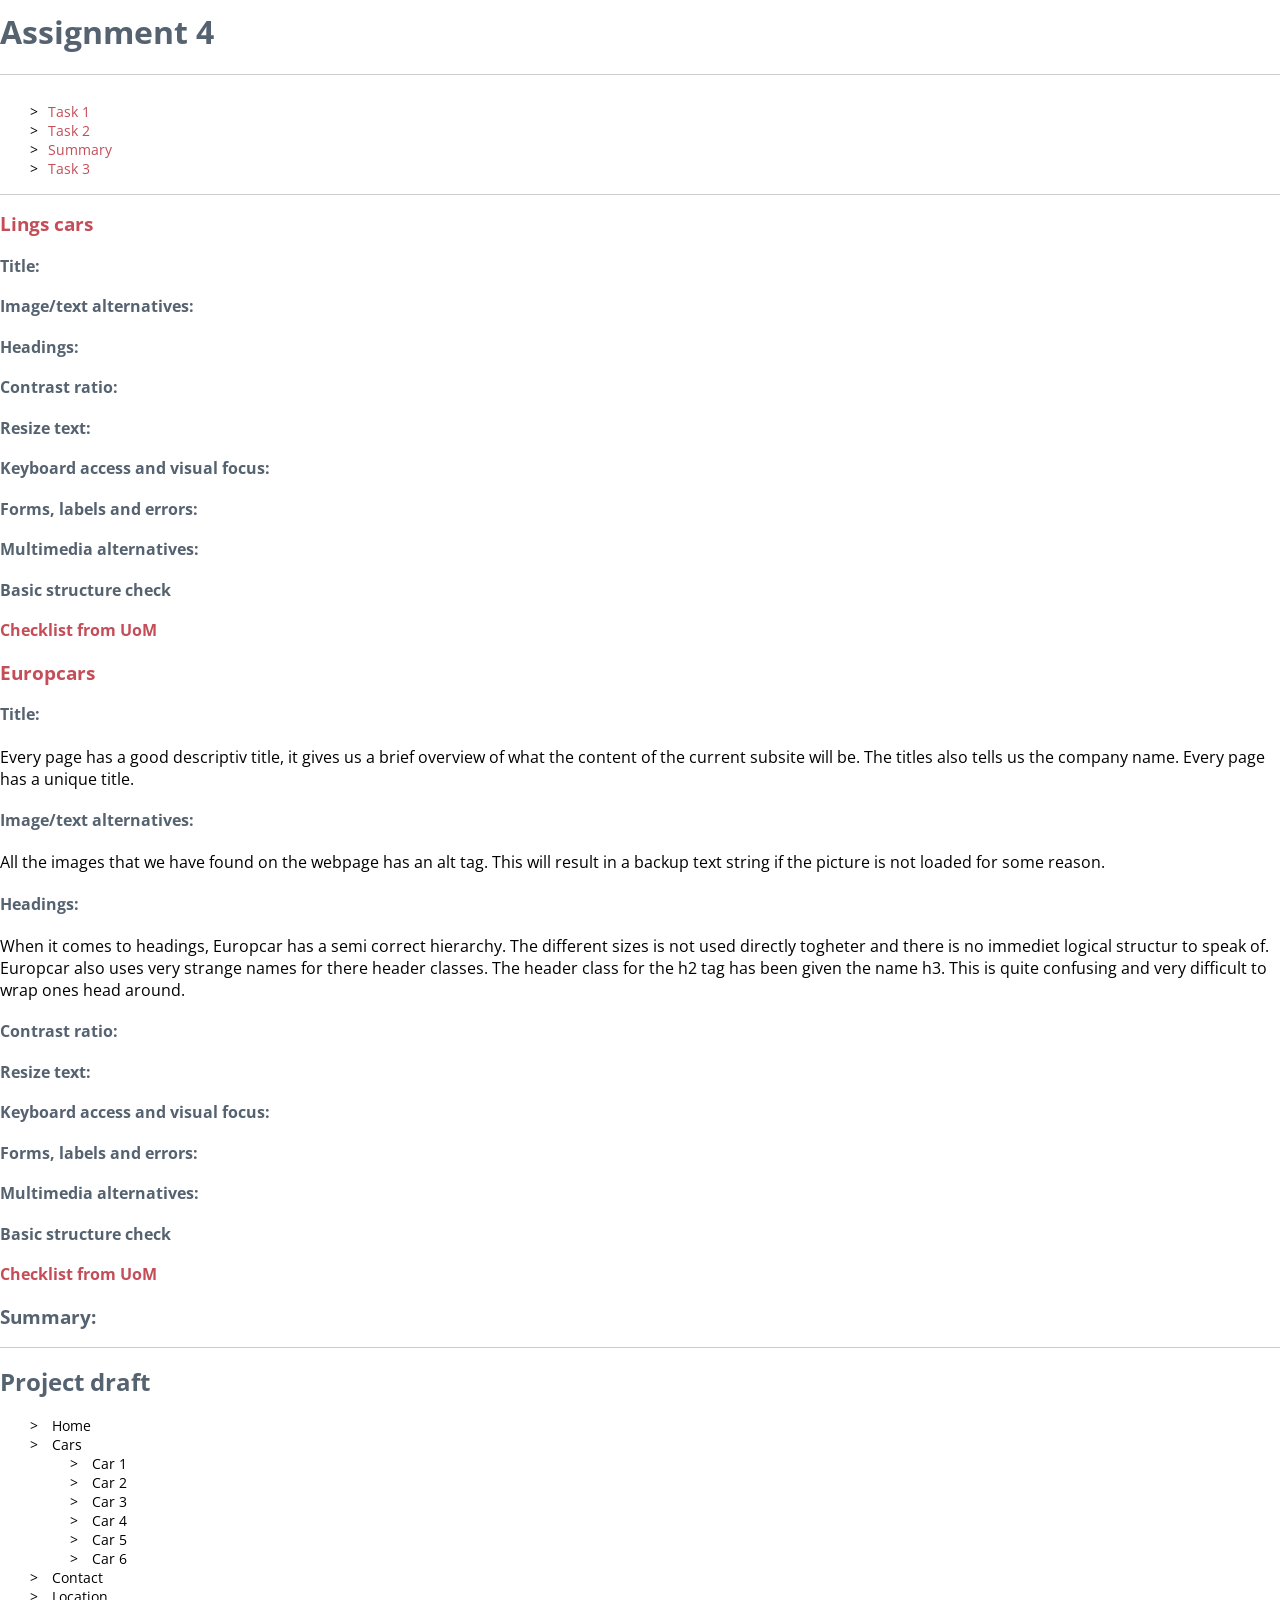
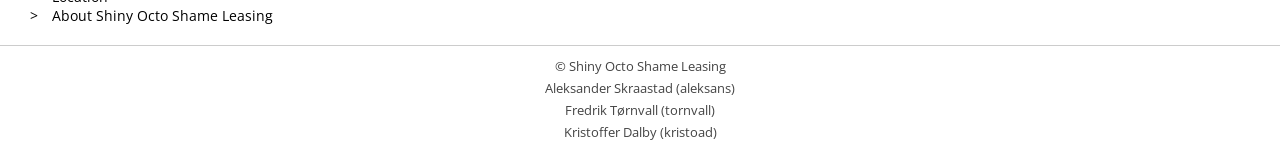
==== index.html @ 8ddfe8ae "darp" ====
<!DOCTYPE html>
<html lang="en">
<head>
    <meta charset="utf-8">
    <meta name="author" content="Aleksander Skraastad, Fredrik Tørnvall, Kristoffer Dalby ">
    <title>Site analysis</title>
    <link rel="stylesheet" type="text/css" href="style.css">
</head>
<body>
    <div class="container">
        <section class="navbar">
            <h1>Assignment 4</h1>
            <nav>
                <ul id="navul">
                    <li><a href="#task1">Task 1</a></li>
                    <li><a href="#task2">Task 2</a></li>
                    <li><a href="#summary">Summary</a></li>
                    <li><a href="#draft">Task 3</a></li>
                </ul>
            </nav>
        </section>
        <hr>
        <section class="analysis">
            <div>
                <h3 id="task1"><a href="http://lingscars.com">Lings cars</a></h3>
                    <h4>Title:</h4>
                    <p></p>
                    
                    <h4>Image/text alternatives:</h4>
                    <p></p>
                    
                    <h4>Headings:</h4>
                    <p></p>
                    
                    <h4>Contrast ratio:</h4>
                    <p></p>
                    
                    <h4>Resize text:</h4>
                    <p></p>
                    
                    <h4>Keyboard access and visual focus:</h4>
                    <p></p>
                    
                    <h4>Forms, labels and errors:</h4>
                    <p></p>
                    
                    <h4>Multimedia alternatives:</h4>
                    <p></p>
                    
                    <h4>Basic structure check</h4>
                    <p></p>
                    
                    <h4><a href="pdf/evaluating-ling.pdf">Checklist from UoM</a></h4>
            </div>
            <div>
                <h3 id="task2"><a href="http://europcars.com/">Europcars</a></h3>
                    <h4>Title:</h4>
                    <p>Every page has a good descriptiv title, it gives us a brief overview of what the content of the current subsite will be. The titles also tells us the company name. Every page has a unique title.</p>
                    
                    <h4>Image/text alternatives:</h4>
                    <p>All the images that we have found on the webpage has an alt tag. This will result in a backup text string if the picture is not loaded for some reason.</p>
                    
                    <h4>Headings:</h4>
                    <p>When it comes to headings, Europcar has a semi correct hierarchy. The different sizes is not used directly togheter and there is no immediet logical structur to speak of. Europcar also uses very strange names for there header classes. The header class for the h2 tag has been given the name h3. This is quite confusing and very difficult to wrap ones head around.</p>
                    
                    <h4>Contrast ratio:</h4>
                    <p></p>
                    
                    <h4>Resize text:</h4>
                    <p></p>
                    
                    <h4>Keyboard access and visual focus:</h4>
                    <p></p>
                    <h4>Forms, labels and errors:</h4>
                    <p></p>
                    
                    <h4>Multimedia alternatives:</h4>
                    <p></p>
                    <h4>Basic structure check</h4>
                    <p></p>
                    
                    <h4><a href="pdf/evaluating-europcar.pdf">Checklist from UoM</a></h4>
             </div>
        </section>
        <section class="summary">
            <h3 id="summary">Summary:</h3>
            <p></p>
        </section>
        <hr>
        <section class="draft">
            <h2 id="draft">Project draft</h2>
            <p></p>

            <p></p>
            <ul class="">
                <li> Home </li>
                <li> Cars
                    <ul>
                        <li> Car  1  </li>
                        <li> Car  2  </li>
                        <li> Car  3  </li>
                        <li> Car  4  </li>
                        <li> Car  5  </li>
                        <li> Car  6  </li>
                    </ul>
                </li>
                <li> Contact </li>
                <li> Location </li>
                <li> About Shiny Octo Shame Leasing </li>
            </ul>
            <p></p>
            <p></p>
            <p></p>
            <p></p>
            <p></p>
        </section>
        <footer>
            <hr>
            <small>&copy; Shiny Octo Shame Leasing<br></small>
            <small>Aleksander Skraastad (aleksans)<br></small>
            <small>Fredrik Tørnvall (tornvall)<br></small>
            <small>Kristoffer Dalby (kristoad)</small>
        </footer>
    </div>
</body>
</html>
---- style.css ----
@import url(https://fonts.googleapis.com/css?family=Open+Sans:300italic,400italic,600italic,700italic,800italic,400,300,600,700,800);

html, body {
    margin: 0;
    padding: 0;
}

body {
    height: 100%;
    font-family: 'Open Sans';
}

.container {
    overflow: auto;
    margin: 0 auto;
}

@media all and (max-width: 799px) {
    .container {
        width: 100%;
        margin: 0 auto;
    }
}

@media all and (min-width: 800px) and (max-width: 1279px) {
    .container {
        width: 1024px;
        margin: 0 auto;
    }
}

@media all and (min-width: 1280px) {
    .container {
        width: 1280px;
        margin: 0 auto;
    }
}

a {
    text-decoration: none;
    color: #C44D58;
}

a:hover {
    color: #FF6B6B;
}

h1,h2,h3,h4,h5 {
   line-height: 1.2em;
   color: #556270;
}
h1 {
    border-bottom: 1px solid #ccc;
    vertical-align: middle;
    line-height: 2.0em;
    margin-top: 0px;
    padding-bottom: 10px;
    font-size: 32px;
}

hr {
    border: 0px;
    border-bottom: 1px solid #ccc;
}

.text-center  {
    text-align: center;
}

.text-right {
    text-align: right;
}

footer {
    text-align: center;
    color: #444;
    margin-top: 20px;
    margin-bottom: 20px;
}
ul {
    list-style: none;
}
li {
    font-size: 14px;
    font-weight: 400;
    display: block;
    margin-left: 0px;
}
li:before {
    display: inline-block;
    content: "> ";
    position: relative;
    left: -10px;
}

section {
    
}
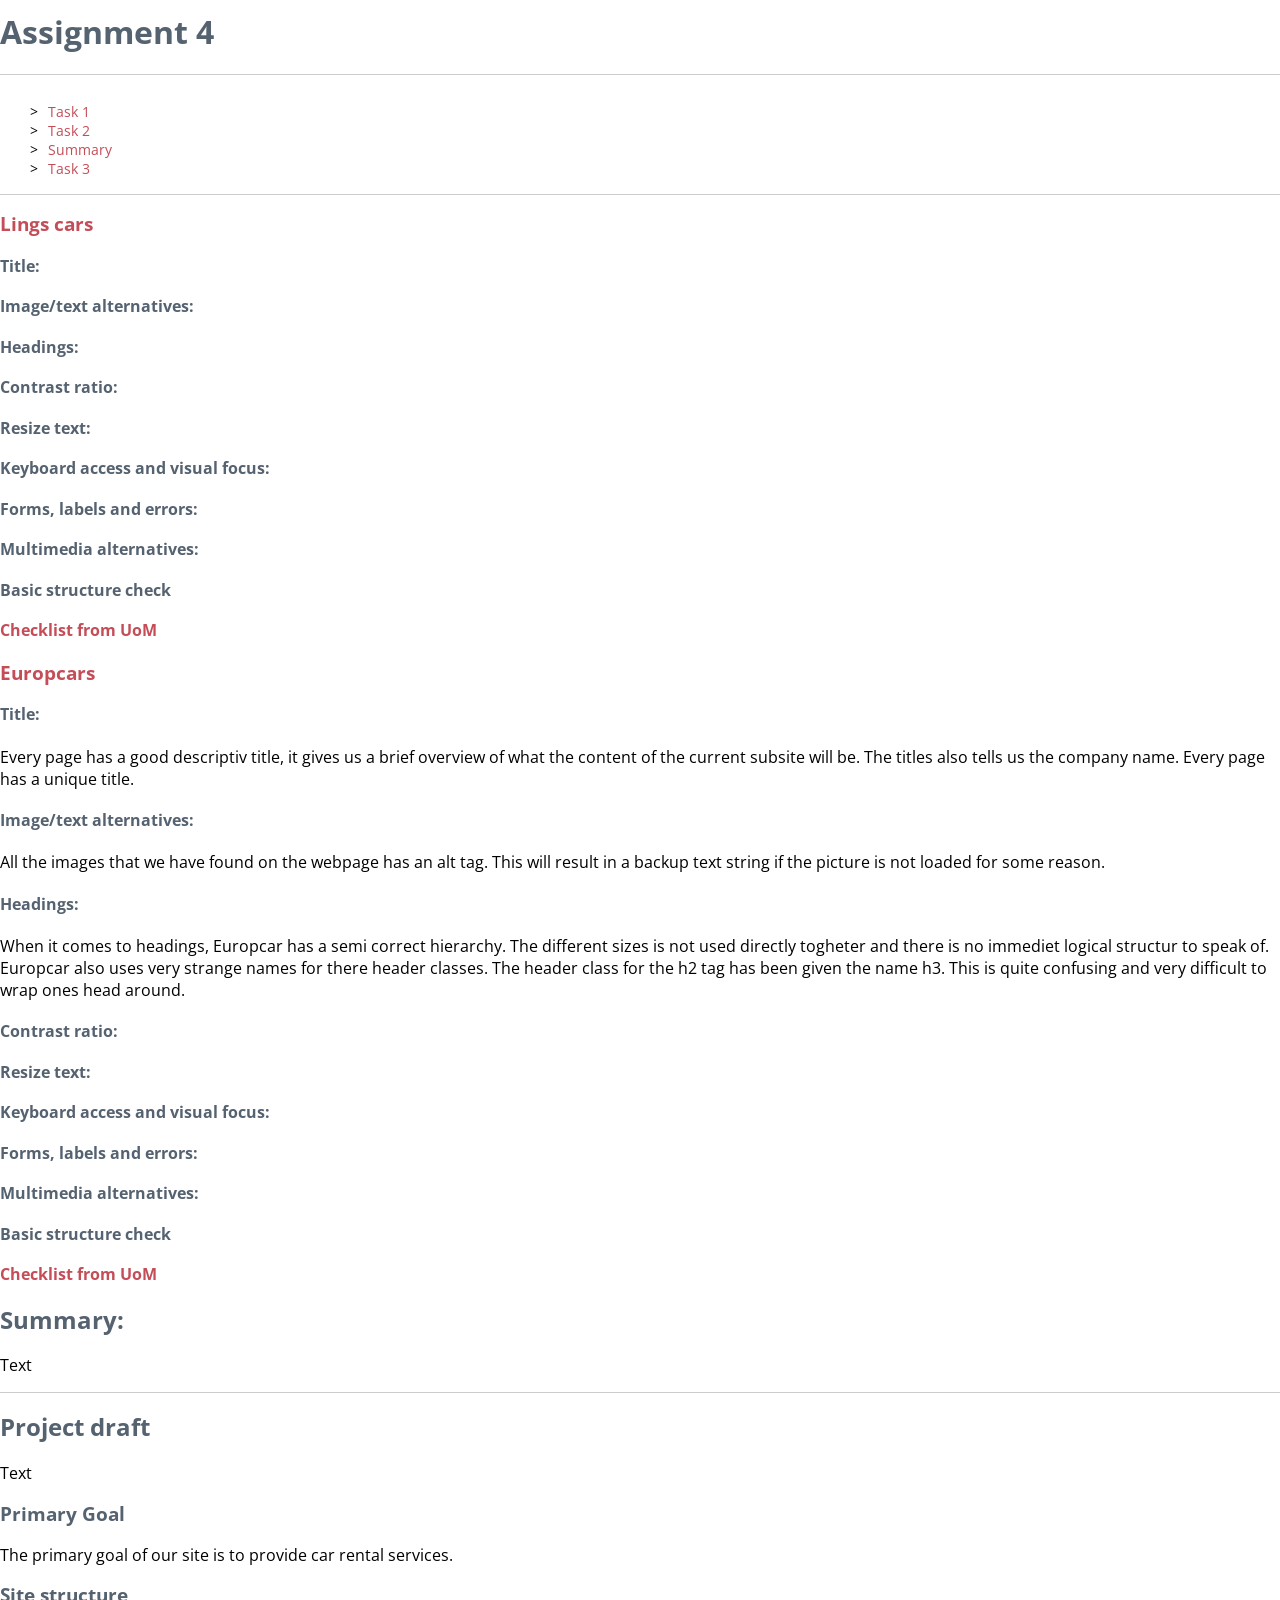
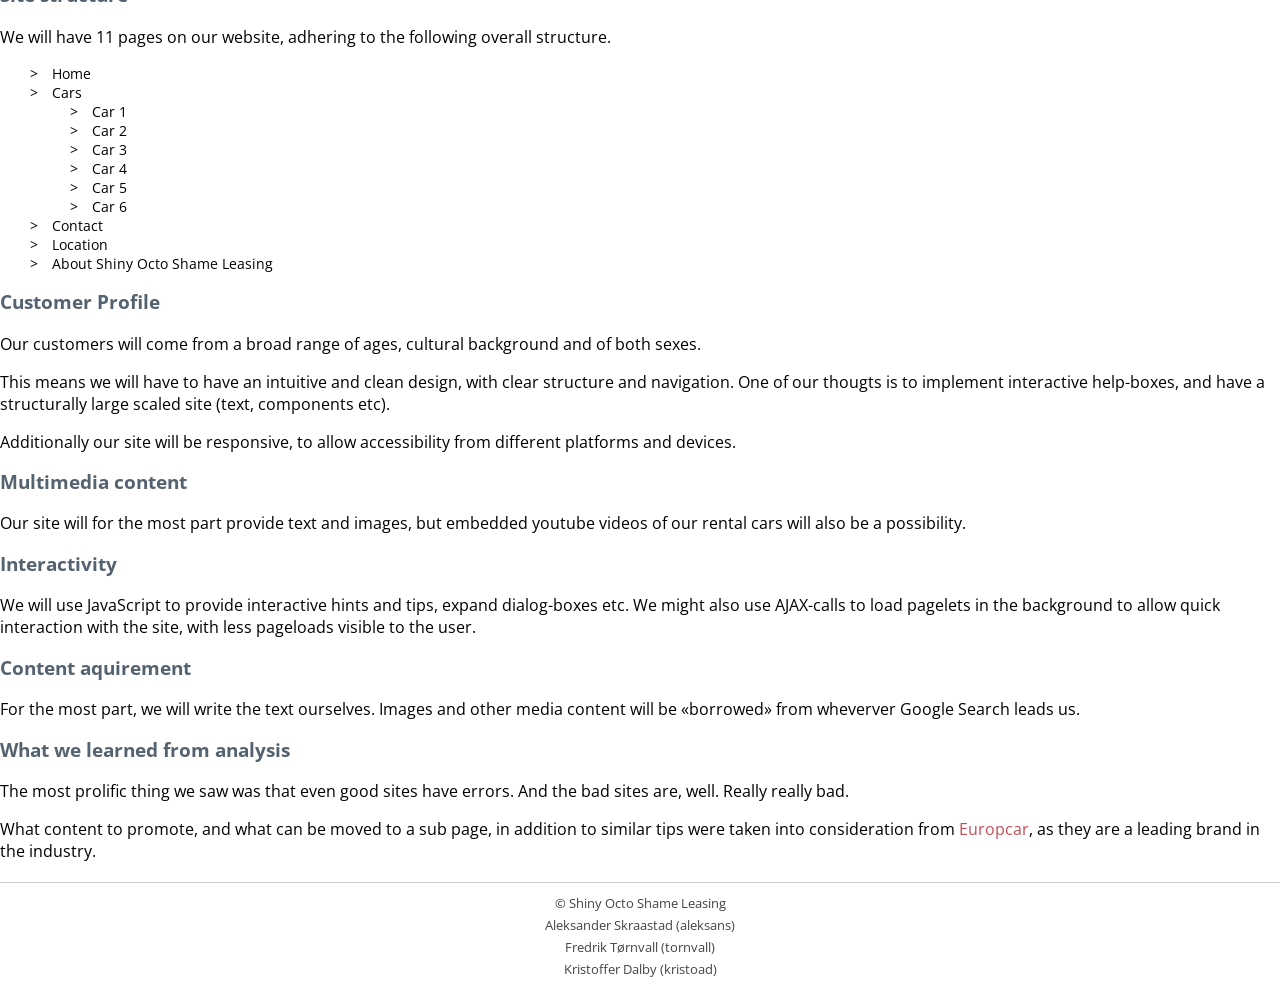
==== commit 0309969d: "Update index" ====
--- a/index.html
+++ b/index.html
@@ -83,15 +83,17 @@
              </div>
         </section>
         <section class="summary">
-            <h3 id="summary">Summary:</h3>
-            <p></p>
+            <h2 id="summary">Summary:</h2>
+            <p>Text</p>
         </section>
         <hr>
         <section class="draft">
             <h2 id="draft">Project draft</h2>
-            <p></p>
-
-            <p></p>
+            <p>Text</p>
+            <h3>Primary Goal</h3>
+            <p>The primary goal of our site is to provide car rental services.</p>
+            <h3>Site structure</h3>
+            <p>We will have 11 pages on our website, adhering to the following overall structure.</p>
             <ul class="">
                 <li> Home </li>
                 <li> Cars
@@ -108,11 +110,26 @@
                 <li> Location </li>
                 <li> About Shiny Octo Shame Leasing </li>
             </ul>
-            <p></p>
-            <p></p>
-            <p></p>
-            <p></p>
-            <p></p>
+
+            <h3>Customer Profile</h3>
+            <p>Our customers will come from a broad range of ages, cultural background and of both sexes.</p>
+            <p>This means we will have to have an intuitive and clean design, with clear structure and
+            navigation. One of our thougts is to implement interactive help-boxes, and have a structurally large
+            scaled site (text, components etc).</p>
+            <p>Additionally our site will be responsive, to allow accessibility from different platforms and devices.</p>
+            <h3>Multimedia content</h3>
+            <p>Our site will for the most part provide text and images, but embedded youtube videos of our rental cars will also
+            be a possibility.</p>
+            <h3>Interactivity</h3>
+            <p>We will use JavaScript to provide interactive hints and tips, expand dialog-boxes etc. We might also use AJAX-calls
+            to load pagelets in the background to allow quick interaction with the site, with less pageloads visible to the user.</p>
+            <h3>Content aquirement</h3>
+            <p>For the most part, we will write the text ourselves. Images and other media content will be &laquo;borrowed&raquo;
+            from wheverver Google Search leads us.</p>
+            <h3>What we learned from analysis</h3>
+            <p>The most prolific thing we saw was that even good sites have errors. And the bad sites are, well. Really really bad.</p>
+            <p>What content to promote, and what can be moved to a sub page, in addition to similar tips were taken into consideration
+            from <a href="http://www.europcar.com">Europcar</a>, as they are a leading brand in the industry.</p>
         </section>
         <footer>
             <hr>
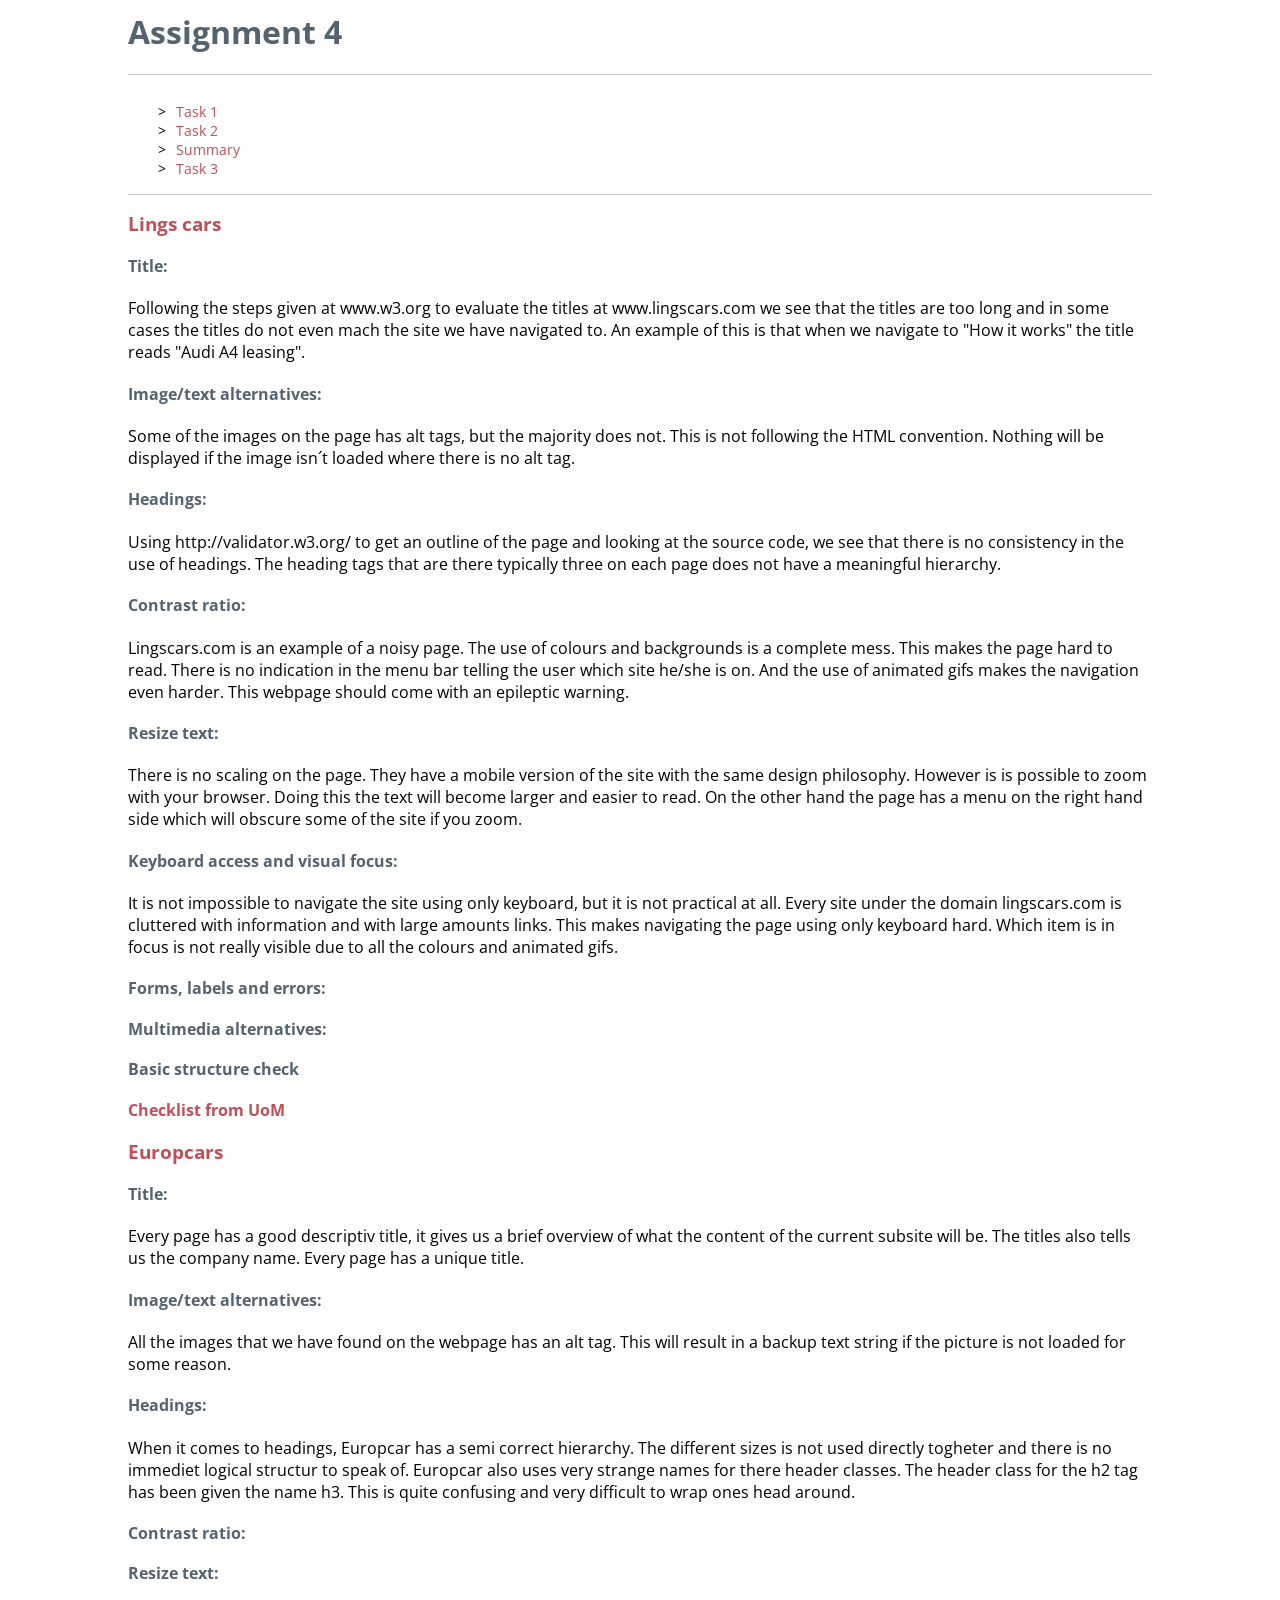
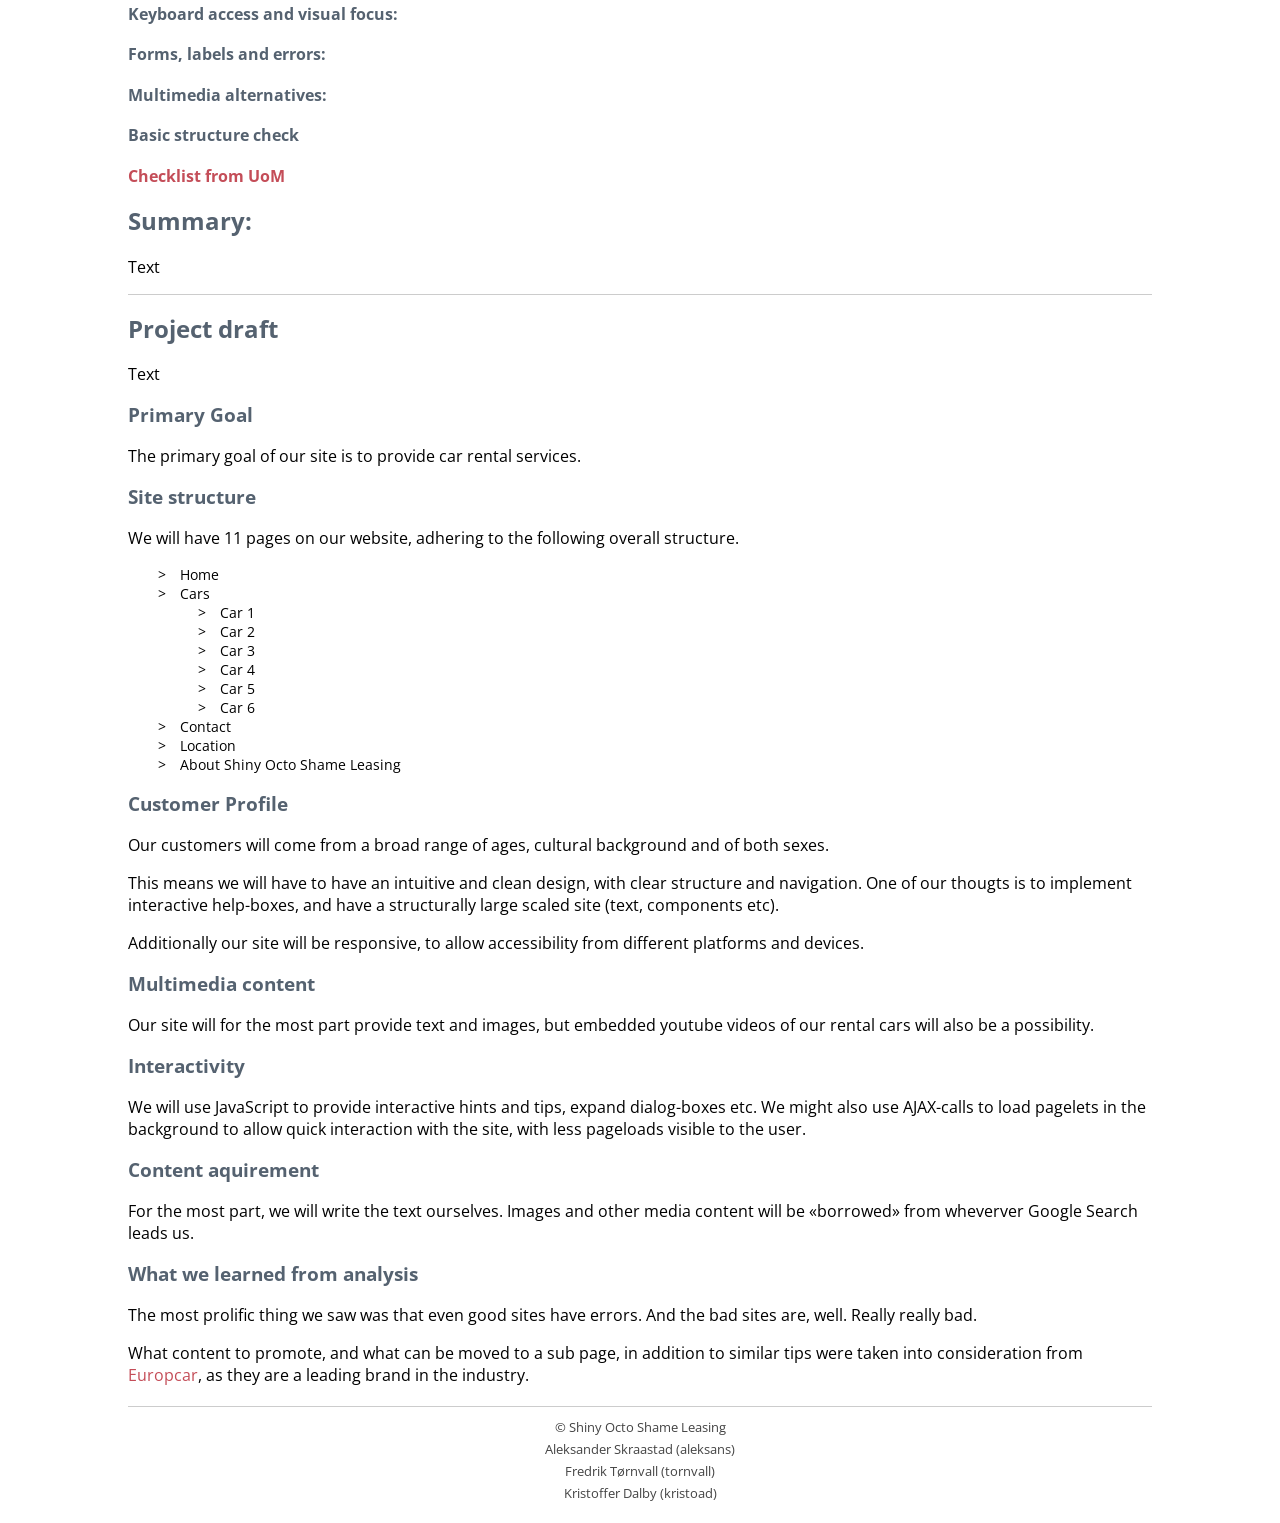
==== commit dcefc967: "update lingscars" ====
--- a/index.html
+++ b/index.html
@@ -24,22 +24,34 @@
             <div>
                 <h3 id="task1"><a href="http://lingscars.com">Lings cars</a></h3>
                     <h4>Title:</h4>
-                    <p></p>
+                    <p>
+                        Following the steps given at www.w3.org to evaluate the titles at www.lingscars.com we see  that the titles are too long and in some cases the titles do not even mach the site we have navigated to. An example of this is that when we navigate to "How it works" the title reads "Audi A4 leasing".
+                    </p>
                     
                     <h4>Image/text alternatives:</h4>
-                    <p></p>
+                    <p>
+                        Some of the images on the page has alt tags, but the majority does not. This is not following the HTML convention. Nothing will be displayed if the image isn´t loaded where there is no  alt tag. 
+                    </p>
                     
                     <h4>Headings:</h4>
-                    <p></p>
+                    <p>
+                        Using http://validator.w3.org/ to get an outline of the page and looking at the source code, we see that there is no consistency in the use of headings. The heading tags that are there typically three on each page does not have a meaningful hierarchy. 
+                    </p>
                     
                     <h4>Contrast ratio:</h4>
-                    <p></p>
+                    <p>
+                        Lingscars.com is an example of a noisy page. The use of colours and backgrounds is a complete mess. This makes the page hard to read. There is no indication in the menu bar telling the user which site he/she is on. And the use of animated gifs makes the navigation even harder. This webpage should come with an epileptic warning. 
+                    </p>
                     
                     <h4>Resize text:</h4>
-                    <p></p>
+                    <p>
+                        There is no scaling on the page. They have a mobile version of the site with the same design philosophy. However is is possible to zoom with your browser. Doing this the text will become larger and easier to read. On the other hand the page has a menu on the right hand   side which will obscure some of the site if you zoom.
+                    </p>
                     
                     <h4>Keyboard access and visual focus:</h4>
-                    <p></p>
+                    <p>
+                        It is not impossible to navigate the site using only keyboard, but it is not practical at all. Every site under the domain lingscars.com is cluttered with information and with large amounts links. This makes navigating the page using only keyboard hard. Which item is in focus is not really visible due to all the colours and animated gifs.
+                    </p>
                     
                     <h4>Forms, labels and errors:</h4>
                     <p></p>
--- a/style.css
+++ b/style.css
@@ -8,6 +8,7 @@
 body {
     height: 100%;
     font-family: 'Open Sans';
+    padding: 0px 10px 0px 10px;
 }
 
 .container {
@@ -24,14 +25,14 @@
 
 @media all and (min-width: 800px) and (max-width: 1279px) {
     .container {
-        width: 1024px;
+        width: 900px;
         margin: 0 auto;
     }
 }
 
 @media all and (min-width: 1280px) {
     .container {
-        width: 1280px;
+        width: 1024px;
         margin: 0 auto;
     }
 }
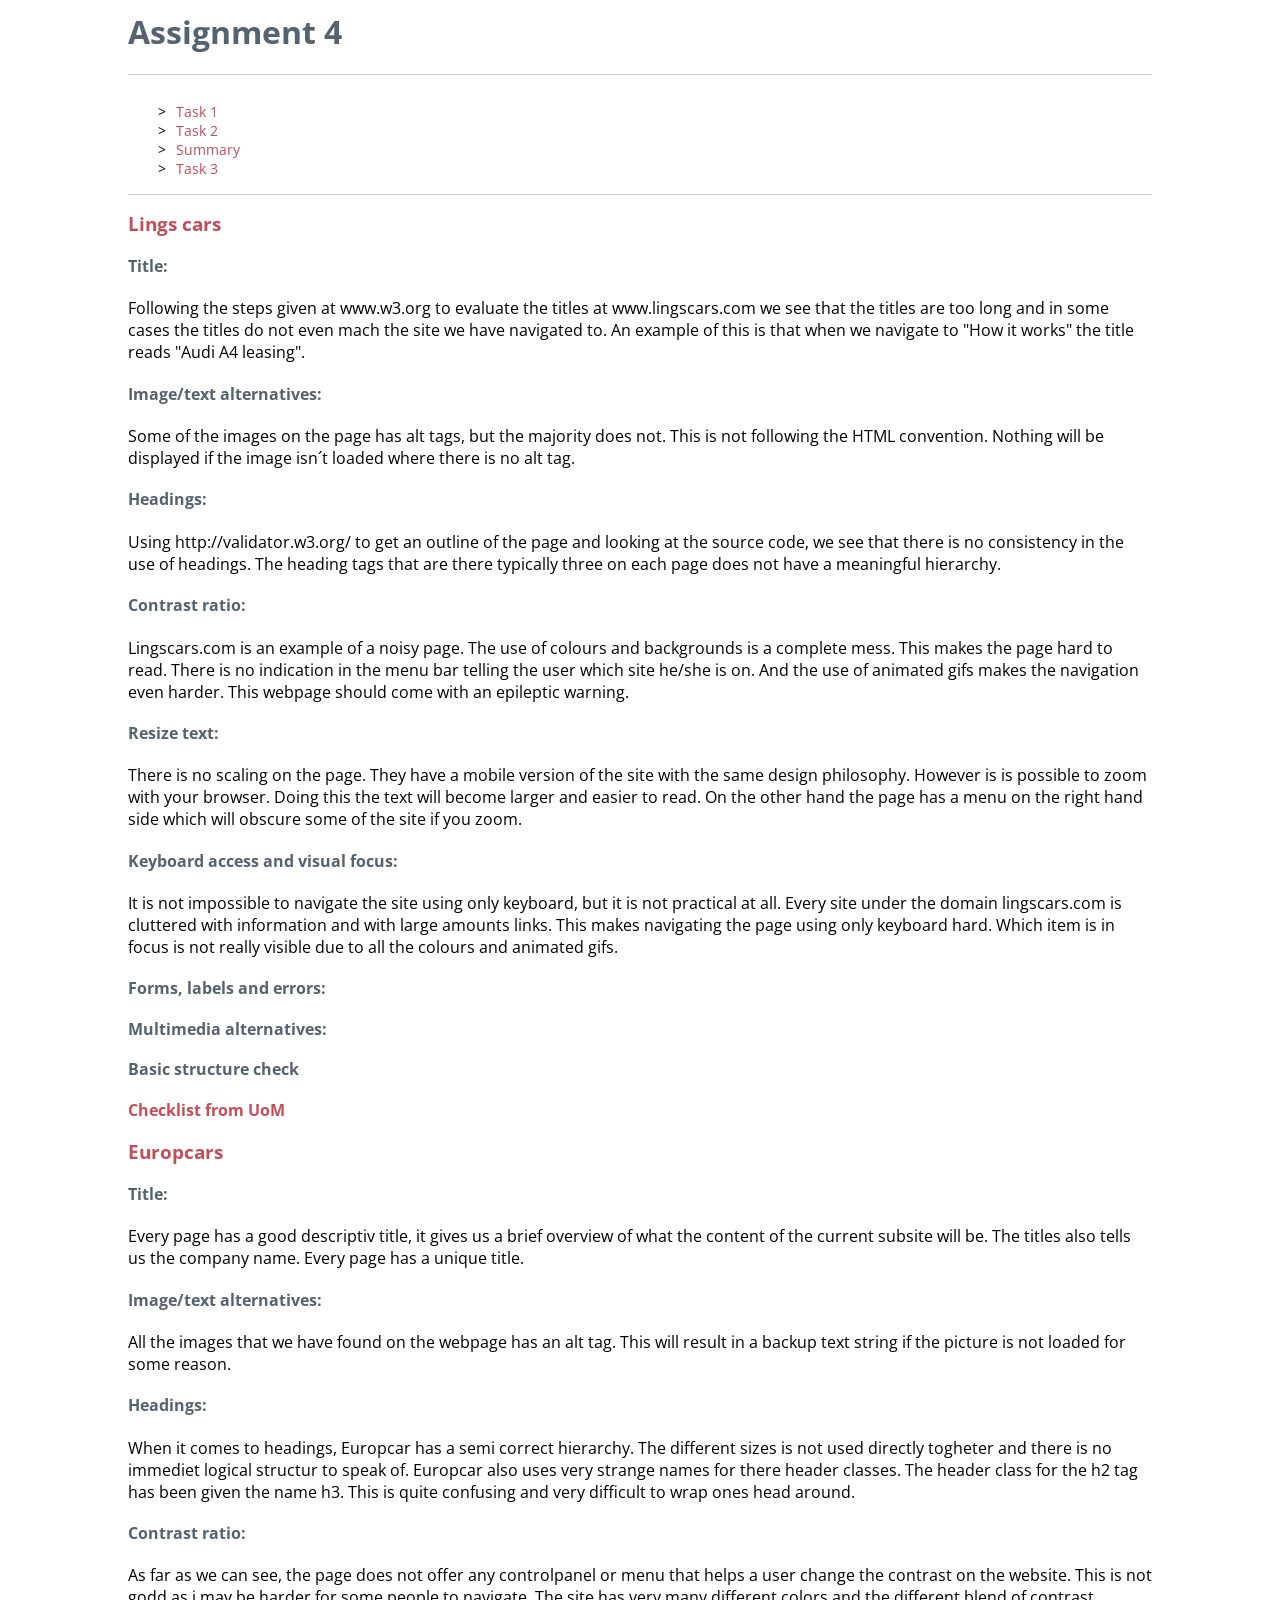
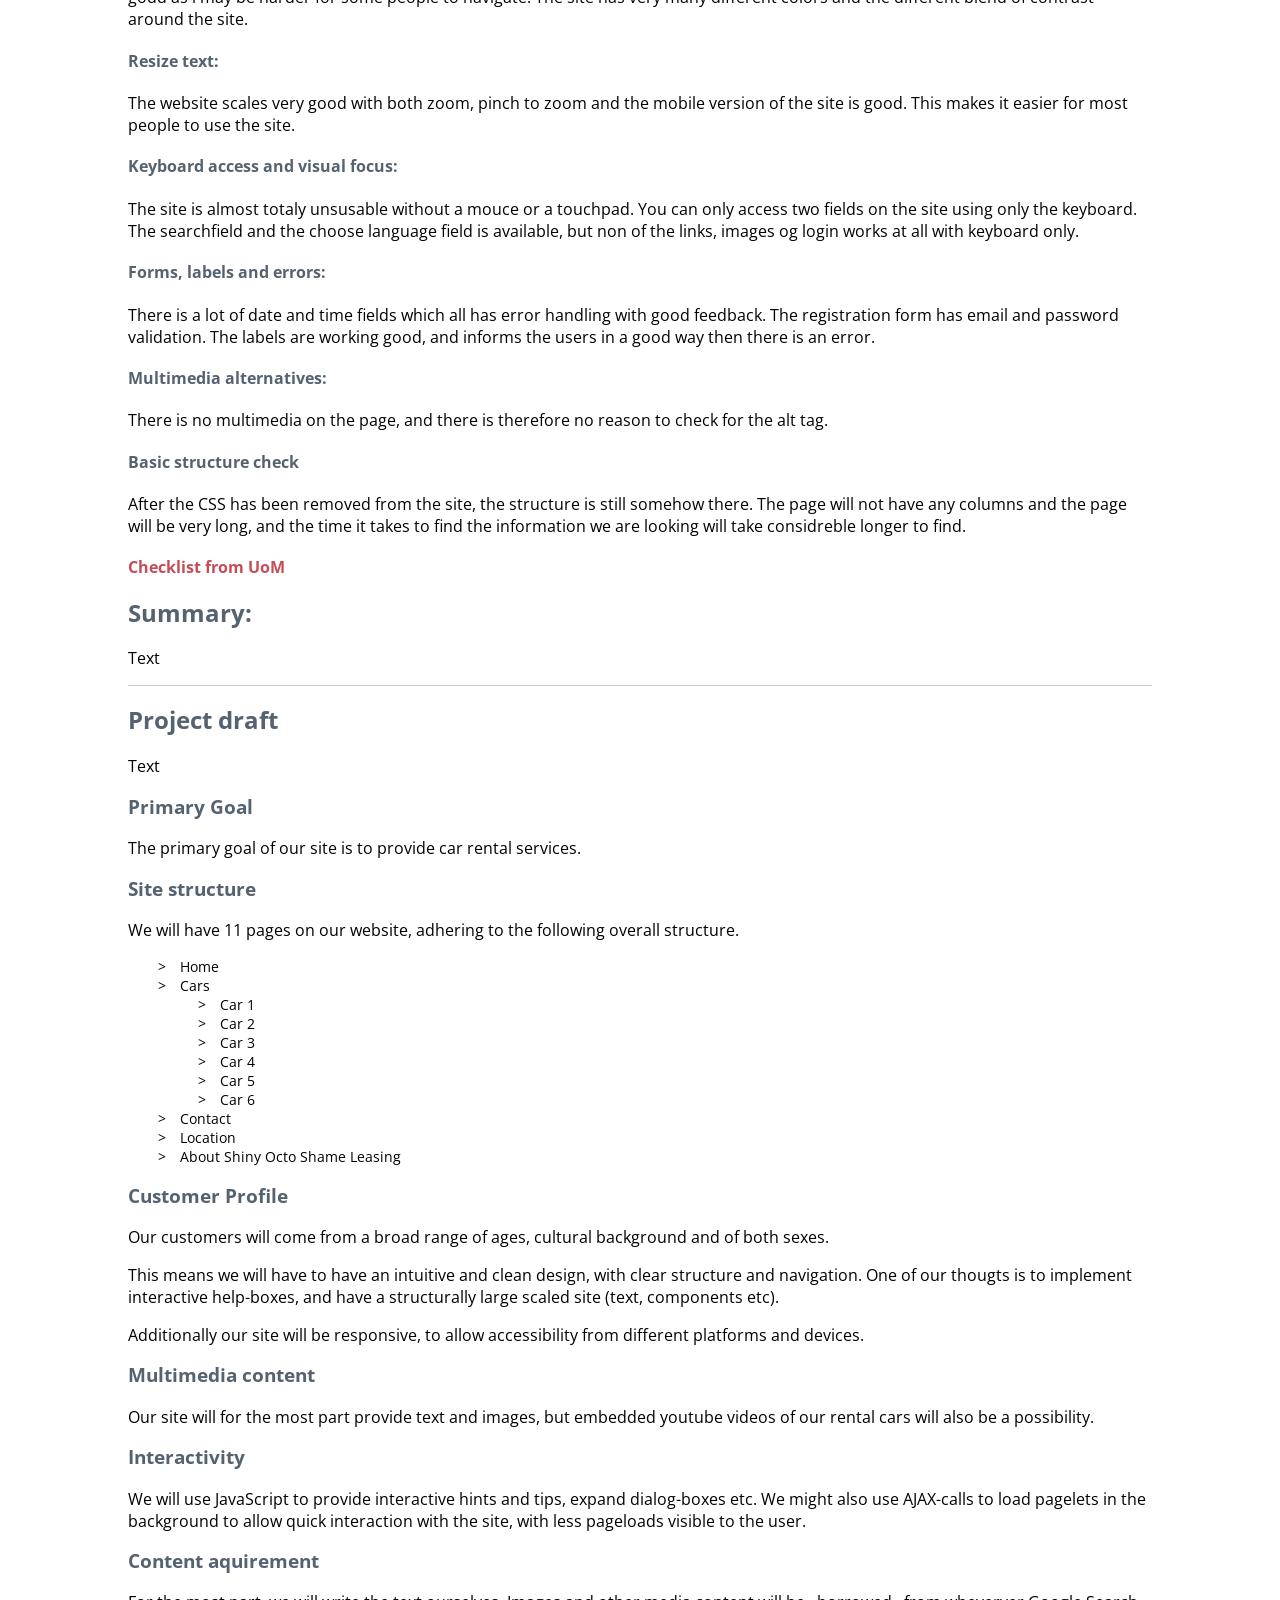
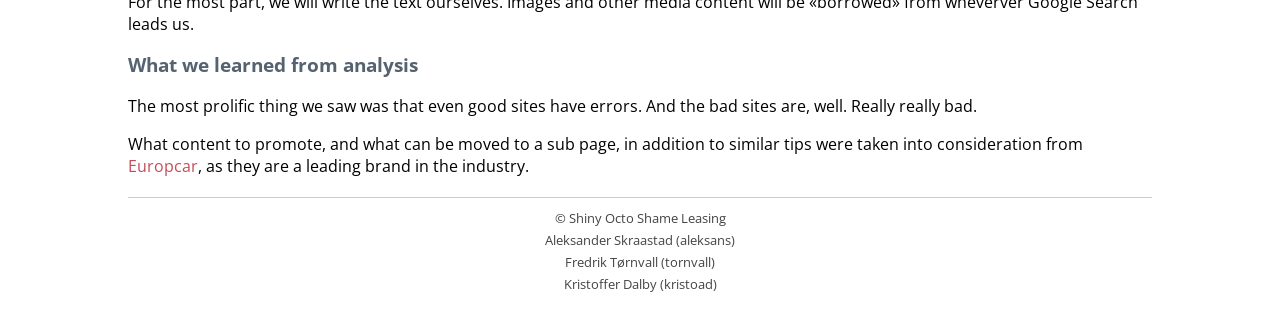
==== commit 5e3eedb1: "derp" ====
--- a/index.html
+++ b/index.html
@@ -76,20 +76,23 @@
                     <p>When it comes to headings, Europcar has a semi correct hierarchy. The different sizes is not used directly togheter and there is no immediet logical structur to speak of. Europcar also uses very strange names for there header classes. The header class for the h2 tag has been given the name h3. This is quite confusing and very difficult to wrap ones head around.</p>
                     
                     <h4>Contrast ratio:</h4>
-                    <p></p>
-                    
+                    <p>As far as we can see, the page does not offer any controlpanel or menu that helps a user change the contrast on the website. This is not godd as i may be harder for some people to navigate. The site has very many different colors and the different blend of contrast around the site.</p>
+
                     <h4>Resize text:</h4>
-                    <p></p>
-                    
+                    <p>The website scales very good with both zoom, pinch to zoom and the mobile version of the site is good. This makes it easier for most people to use the site.</p>
+
                     <h4>Keyboard access and visual focus:</h4>
-                    <p></p>
+                    <p>The site is almost totaly unsusable without a mouce or a touchpad. You can only access two fields on the site using only the keyboard. The searchfield and the choose language field is available, but non of the links, images og login works at all with keyboard only.</p>
+
                     <h4>Forms, labels and errors:</h4>
-                    <p></p>
-                    
+                    <p>There is a lot of date and time fields which all has error handling with good feedback. The registration form has email and password validation. The labels are working good, and informs the users in a good way then there is an error.</p>
+
                     <h4>Multimedia alternatives:</h4>
-                    <p></p>
+                    <p>There is no multimedia on the page, and there is therefore no reason to check for the alt tag.</p>
+
                     <h4>Basic structure check</h4>
-                    <p></p>
+                    <p>After the CSS has been removed from the site, the structure is still somehow there. The page will not have any columns and the page will be very long, and the time it takes to find the information we are looking will take considreble longer to find.</p>
+
                     
                     <h4><a href="pdf/evaluating-europcar.pdf">Checklist from UoM</a></h4>
              </div>
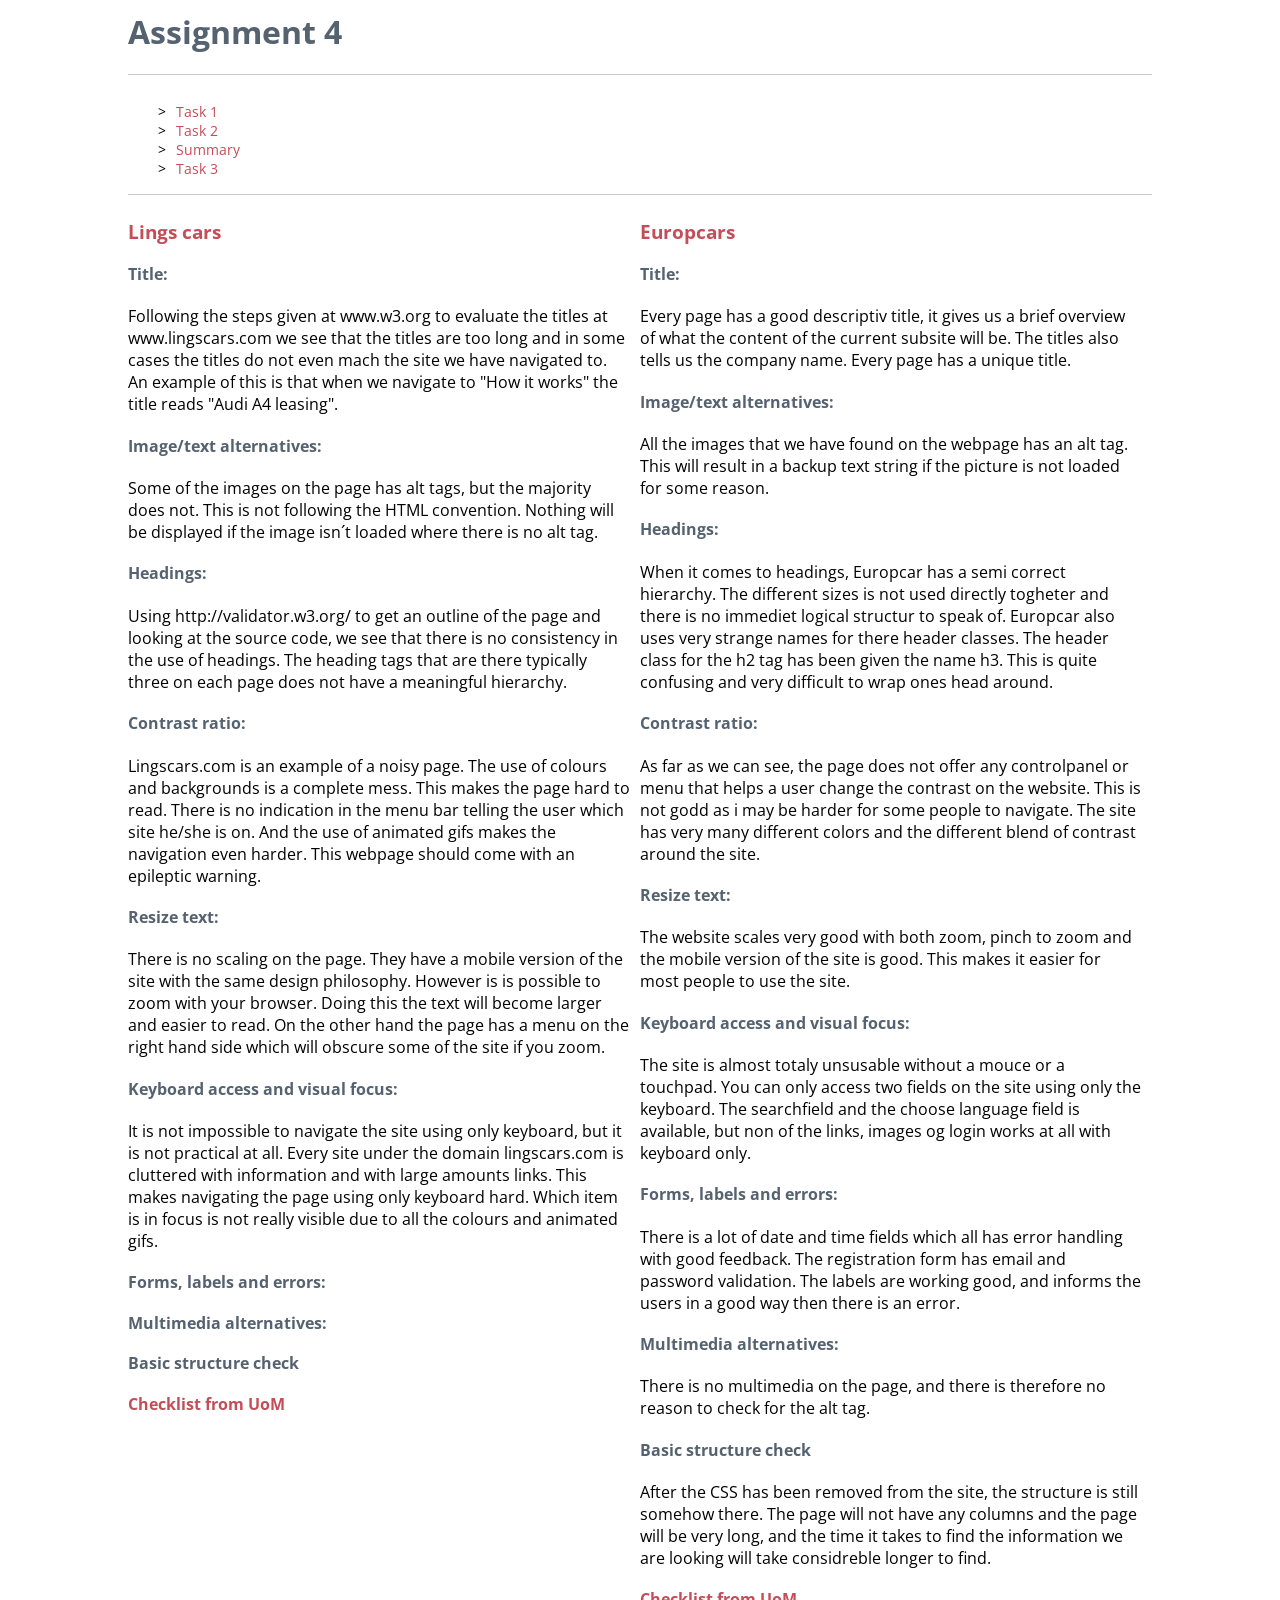
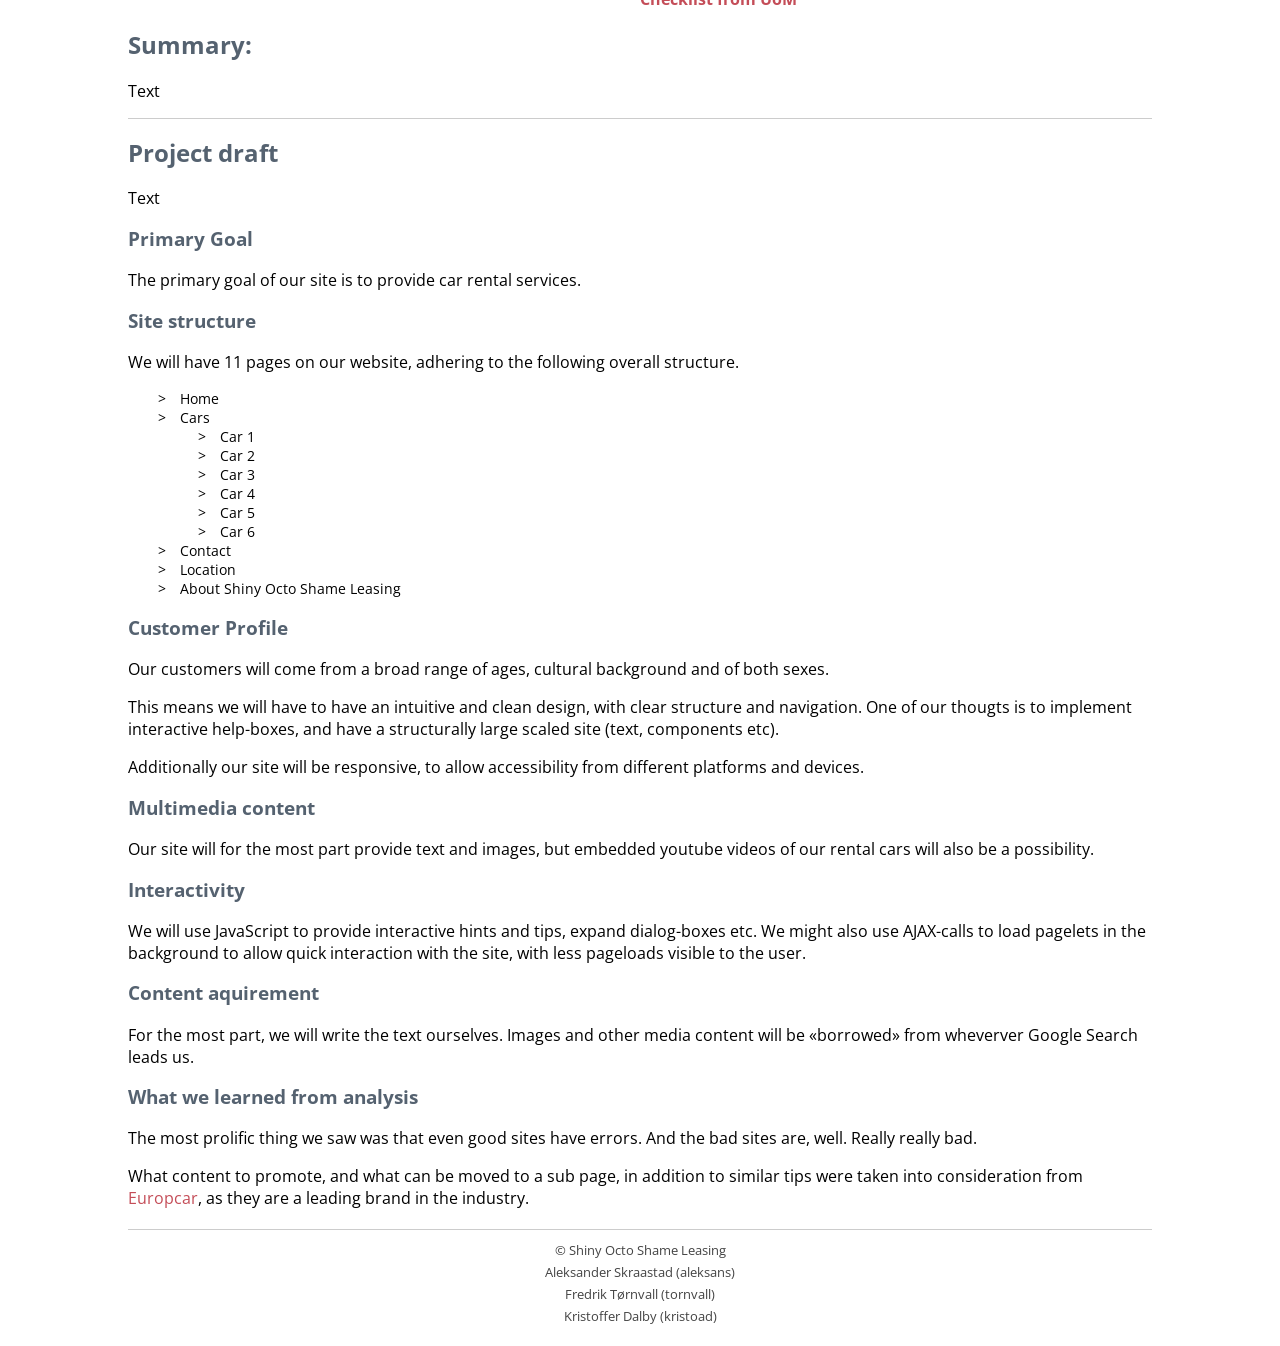
==== commit 080adf13: "Update page layout" ====
--- a/index.html
+++ b/index.html
@@ -21,81 +21,81 @@
         </section>
         <hr>
         <section class="analysis">
-            <div>
+            <div class="cell-50">
                 <h3 id="task1"><a href="http://lingscars.com">Lings cars</a></h3>
-                    <h4>Title:</h4>
-                    <p>
-                        Following the steps given at www.w3.org to evaluate the titles at www.lingscars.com we see  that the titles are too long and in some cases the titles do not even mach the site we have navigated to. An example of this is that when we navigate to "How it works" the title reads "Audi A4 leasing".
-                    </p>
-                    
-                    <h4>Image/text alternatives:</h4>
-                    <p>
-                        Some of the images on the page has alt tags, but the majority does not. This is not following the HTML convention. Nothing will be displayed if the image isn´t loaded where there is no  alt tag. 
-                    </p>
-                    
-                    <h4>Headings:</h4>
-                    <p>
-                        Using http://validator.w3.org/ to get an outline of the page and looking at the source code, we see that there is no consistency in the use of headings. The heading tags that are there typically three on each page does not have a meaningful hierarchy. 
-                    </p>
-                    
-                    <h4>Contrast ratio:</h4>
-                    <p>
-                        Lingscars.com is an example of a noisy page. The use of colours and backgrounds is a complete mess. This makes the page hard to read. There is no indication in the menu bar telling the user which site he/she is on. And the use of animated gifs makes the navigation even harder. This webpage should come with an epileptic warning. 
-                    </p>
-                    
-                    <h4>Resize text:</h4>
-                    <p>
-                        There is no scaling on the page. They have a mobile version of the site with the same design philosophy. However is is possible to zoom with your browser. Doing this the text will become larger and easier to read. On the other hand the page has a menu on the right hand   side which will obscure some of the site if you zoom.
-                    </p>
-                    
-                    <h4>Keyboard access and visual focus:</h4>
-                    <p>
-                        It is not impossible to navigate the site using only keyboard, but it is not practical at all. Every site under the domain lingscars.com is cluttered with information and with large amounts links. This makes navigating the page using only keyboard hard. Which item is in focus is not really visible due to all the colours and animated gifs.
-                    </p>
-                    
-                    <h4>Forms, labels and errors:</h4>
-                    <p></p>
-                    
-                    <h4>Multimedia alternatives:</h4>
-                    <p></p>
-                    
-                    <h4>Basic structure check</h4>
-                    <p></p>
-                    
-                    <h4><a href="pdf/evaluating-ling.pdf">Checklist from UoM</a></h4>
+                <h4>Title:</h4>
+                <p>
+                    Following the steps given at www.w3.org to evaluate the titles at www.lingscars.com we see  that the titles are too long and in some cases the titles do not even mach the site we have navigated to. An example of this is that when we navigate to "How it works" the title reads "Audi A4 leasing".
+                </p>
+                
+                <h4>Image/text alternatives:</h4>
+                <p>
+                    Some of the images on the page has alt tags, but the majority does not. This is not following the HTML convention. Nothing will be displayed if the image isn´t loaded where there is no  alt tag. 
+                </p>
+                
+                <h4>Headings:</h4>
+                <p>
+                    Using http://validator.w3.org/ to get an outline of the page and looking at the source code, we see that there is no consistency in the use of headings. The heading tags that are there typically three on each page does not have a meaningful hierarchy. 
+                </p>
+                
+                <h4>Contrast ratio:</h4>
+                <p>
+                    Lingscars.com is an example of a noisy page. The use of colours and backgrounds is a complete mess. This makes the page hard to read. There is no indication in the menu bar telling the user which site he/she is on. And the use of animated gifs makes the navigation even harder. This webpage should come with an epileptic warning. 
+                </p>
+                
+                <h4>Resize text:</h4>
+                <p>
+                    There is no scaling on the page. They have a mobile version of the site with the same design philosophy. However is is possible to zoom with your browser. Doing this the text will become larger and easier to read. On the other hand the page has a menu on the right hand   side which will obscure some of the site if you zoom.
+                </p>
+                
+                <h4>Keyboard access and visual focus:</h4>
+                <p>
+                    It is not impossible to navigate the site using only keyboard, but it is not practical at all. Every site under the domain lingscars.com is cluttered with information and with large amounts links. This makes navigating the page using only keyboard hard. Which item is in focus is not really visible due to all the colours and animated gifs.
+                </p>
+                
+                <h4>Forms, labels and errors:</h4>
+                <p></p>
+                
+                <h4>Multimedia alternatives:</h4>
+                <p></p>
+                
+                <h4>Basic structure check</h4>
+                <p></p>
+                
+                <h4><a href="pdf/evaluating-ling.pdf">Checklist from UoM</a></h4>
             </div>
-            <div>
+            <div class="cell-50">
                 <h3 id="task2"><a href="http://europcars.com/">Europcars</a></h3>
-                    <h4>Title:</h4>
-                    <p>Every page has a good descriptiv title, it gives us a brief overview of what the content of the current subsite will be. The titles also tells us the company name. Every page has a unique title.</p>
-                    
-                    <h4>Image/text alternatives:</h4>
-                    <p>All the images that we have found on the webpage has an alt tag. This will result in a backup text string if the picture is not loaded for some reason.</p>
-                    
-                    <h4>Headings:</h4>
-                    <p>When it comes to headings, Europcar has a semi correct hierarchy. The different sizes is not used directly togheter and there is no immediet logical structur to speak of. Europcar also uses very strange names for there header classes. The header class for the h2 tag has been given the name h3. This is quite confusing and very difficult to wrap ones head around.</p>
-                    
-                    <h4>Contrast ratio:</h4>
-                    <p>As far as we can see, the page does not offer any controlpanel or menu that helps a user change the contrast on the website. This is not godd as i may be harder for some people to navigate. The site has very many different colors and the different blend of contrast around the site.</p>
+                <h4>Title:</h4>
+                <p>Every page has a good descriptiv title, it gives us a brief overview of what the content of the current subsite will be. The titles also tells us the company name. Every page has a unique title.</p>
+                
+                <h4>Image/text alternatives:</h4>
+                <p>All the images that we have found on the webpage has an alt tag. This will result in a backup text string if the picture is not loaded for some reason.</p>
+                
+                <h4>Headings:</h4>
+                <p>When it comes to headings, Europcar has a semi correct hierarchy. The different sizes is not used directly togheter and there is no immediet logical structur to speak of. Europcar also uses very strange names for there header classes. The header class for the h2 tag has been given the name h3. This is quite confusing and very difficult to wrap ones head around.</p>
+                
+                <h4>Contrast ratio:</h4>
+                <p>As far as we can see, the page does not offer any controlpanel or menu that helps a user change the contrast on the website. This is not godd as i may be harder for some people to navigate. The site has very many different colors and the different blend of contrast around the site.</p>
 
-                    <h4>Resize text:</h4>
-                    <p>The website scales very good with both zoom, pinch to zoom and the mobile version of the site is good. This makes it easier for most people to use the site.</p>
+                <h4>Resize text:</h4>
+                <p>The website scales very good with both zoom, pinch to zoom and the mobile version of the site is good. This makes it easier for most people to use the site.</p>
 
-                    <h4>Keyboard access and visual focus:</h4>
-                    <p>The site is almost totaly unsusable without a mouce or a touchpad. You can only access two fields on the site using only the keyboard. The searchfield and the choose language field is available, but non of the links, images og login works at all with keyboard only.</p>
+                <h4>Keyboard access and visual focus:</h4>
+                <p>The site is almost totaly unsusable without a mouce or a touchpad. You can only access two fields on the site using only the keyboard. The searchfield and the choose language field is available, but non of the links, images og login works at all with keyboard only.</p>
 
-                    <h4>Forms, labels and errors:</h4>
-                    <p>There is a lot of date and time fields which all has error handling with good feedback. The registration form has email and password validation. The labels are working good, and informs the users in a good way then there is an error.</p>
+                <h4>Forms, labels and errors:</h4>
+                <p>There is a lot of date and time fields which all has error handling with good feedback. The registration form has email and password validation. The labels are working good, and informs the users in a good way then there is an error.</p>
 
-                    <h4>Multimedia alternatives:</h4>
-                    <p>There is no multimedia on the page, and there is therefore no reason to check for the alt tag.</p>
+                <h4>Multimedia alternatives:</h4>
+                <p>There is no multimedia on the page, and there is therefore no reason to check for the alt tag.</p>
 
-                    <h4>Basic structure check</h4>
-                    <p>After the CSS has been removed from the site, the structure is still somehow there. The page will not have any columns and the page will be very long, and the time it takes to find the information we are looking will take considreble longer to find.</p>
+                <h4>Basic structure check</h4>
+                <p>After the CSS has been removed from the site, the structure is still somehow there. The page will not have any columns and the page will be very long, and the time it takes to find the information we are looking will take considreble longer to find.</p>
 
-                    
-                    <h4><a href="pdf/evaluating-europcar.pdf">Checklist from UoM</a></h4>
-             </div>
+                
+                <h4><a href="pdf/evaluating-europcar.pdf">Checklist from UoM</a></h4>
+            </div>
         </section>
         <section class="summary">
             <h2 id="summary">Summary:</h2>
--- a/style.css
+++ b/style.css
@@ -21,6 +21,11 @@
         width: 100%;
         margin: 0 auto;
     }
+
+    .cell-50 {
+        width: 100%;
+        box-sizing: border-box;
+    }
 }
 
 @media all and (min-width: 800px) and (max-width: 1279px) {
@@ -28,12 +33,26 @@
         width: 900px;
         margin: 0 auto;
     }
+
+    .cell-50 {
+        width: 50%;
+        float: left;
+        padding-right: 10px;
+        box-sizing: border-box;
+    }
 }
 
 @media all and (min-width: 1280px) {
     .container {
         width: 1024px;
         margin: 0 auto;
+    }
+
+    .cell-50 {
+        width: 50%;
+        float: left;
+        padding-right: 10px;
+        box-sizing: border-box;
     }
 }
 
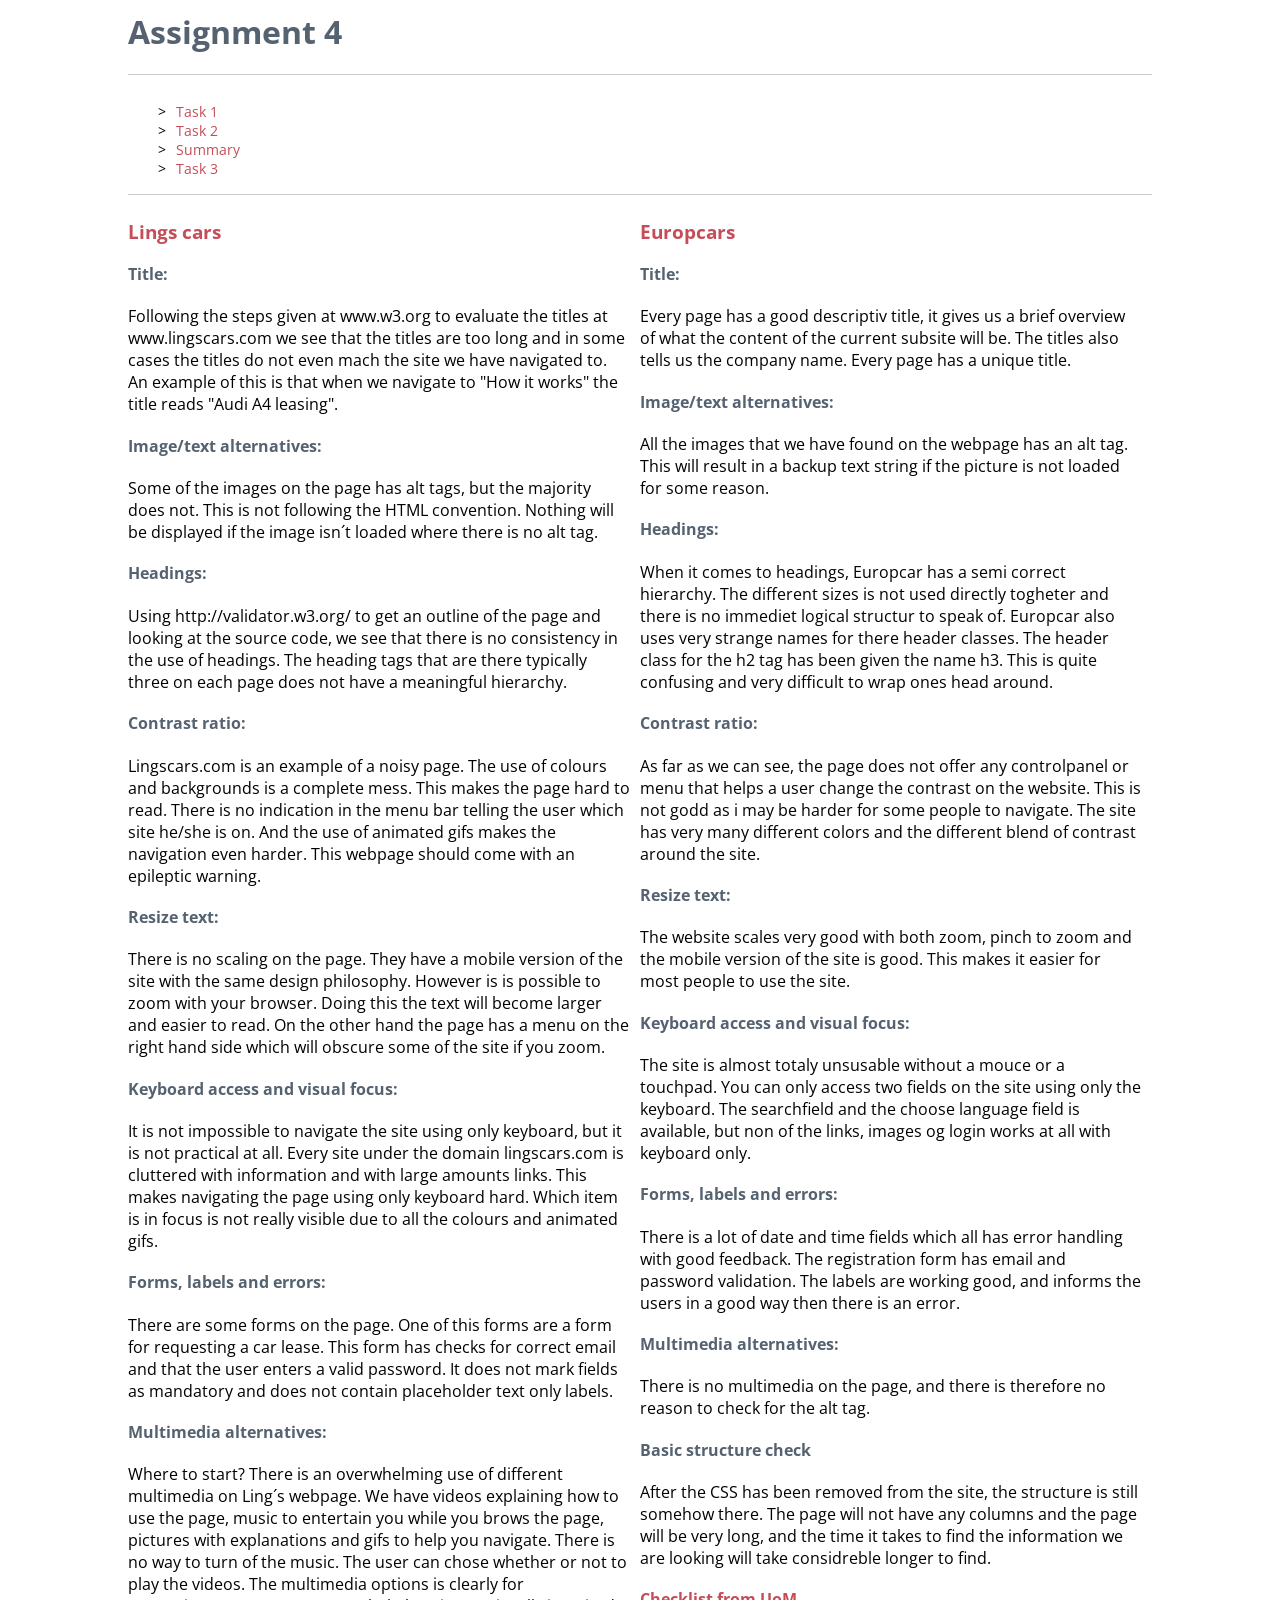
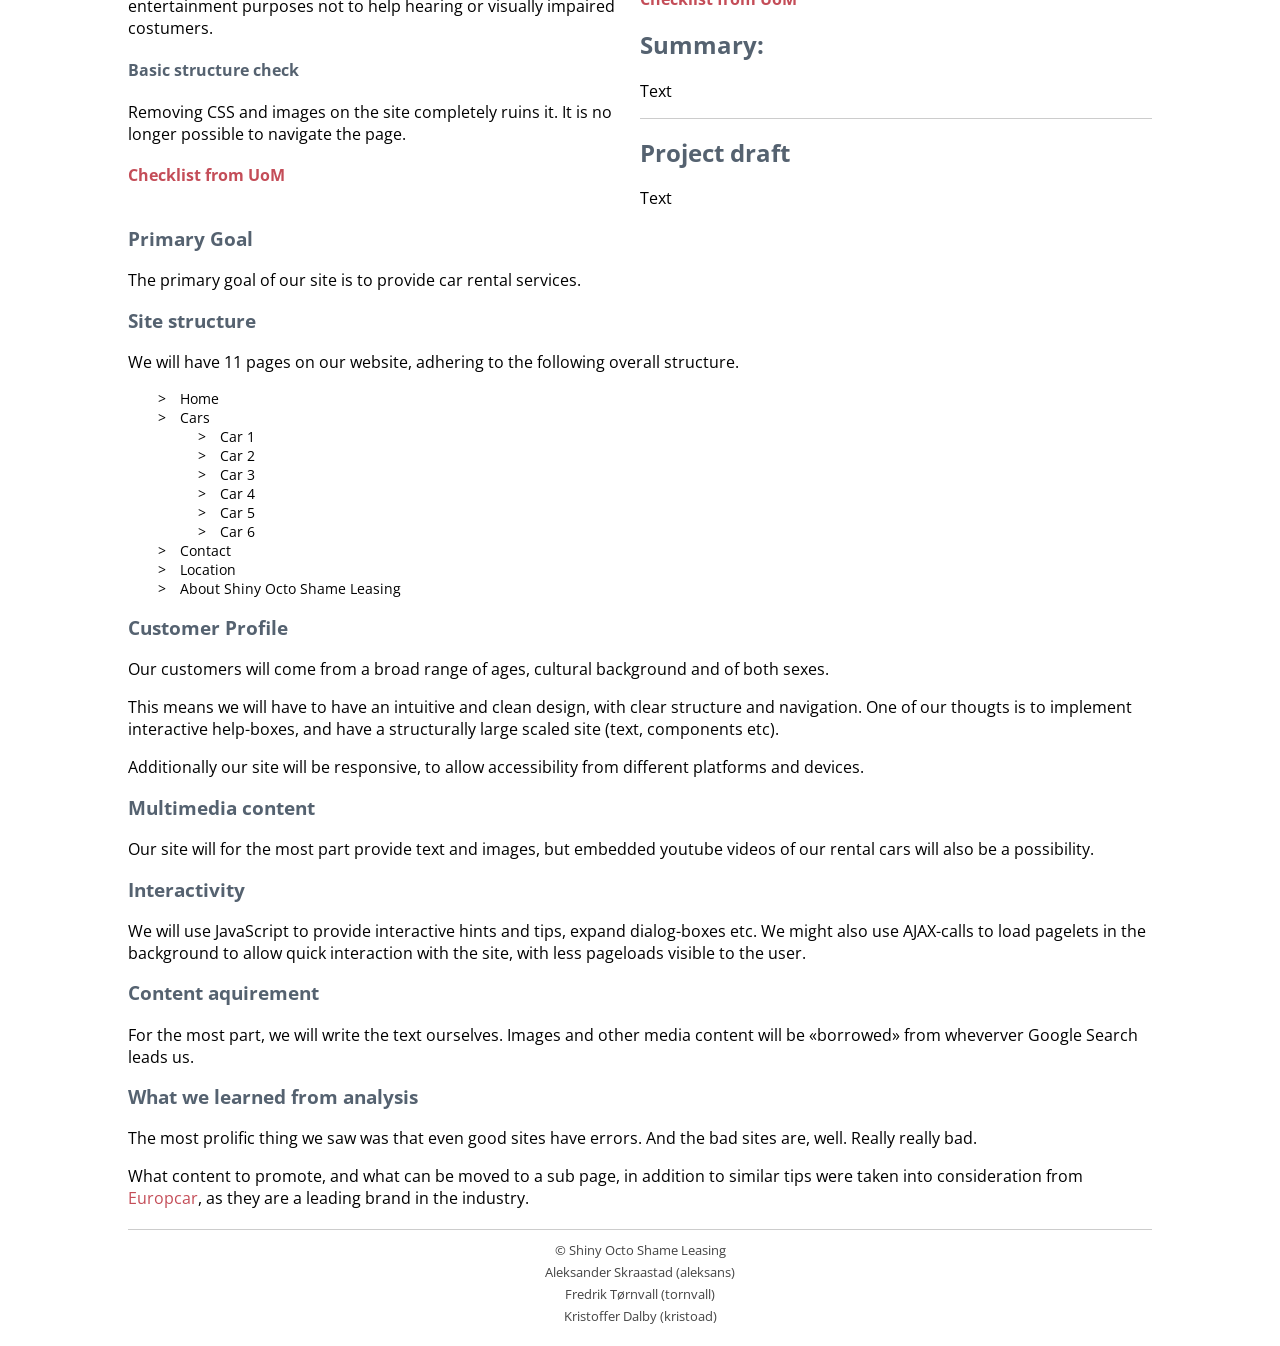
==== commit ac4d6456: "update lingscars v2" ====
--- a/index.html
+++ b/index.html
@@ -54,13 +54,22 @@
                 </p>
                 
                 <h4>Forms, labels and errors:</h4>
-                <p></p>
+                <p>
+                    There are some forms on the page. One of this forms are a form for requesting a car lease. This form has checks for correct email and that the user enters a valid password. It does not mark fields as mandatory and does not contain placeholder text only labels. 
+
+                </p>
                 
                 <h4>Multimedia alternatives:</h4>
-                <p></p>
+                <p>
+                    Where to start? There is an overwhelming use of different multimedia on Ling´s webpage. We have videos explaining how to use the page, music to entertain you while you brows the page, pictures with explanations and gifs to help you navigate. There is no way to turn of the music. The user can chose whether or not to play the videos. The multimedia options is clearly for entertainment purposes not to help hearing or visually impaired costumers. 
+
+                </p>
                 
                 <h4>Basic structure check</h4>
-                <p></p>
+                <p>
+                    Removing CSS and images on the site completely ruins it. It is no longer possible to navigate the page. 
+
+                </p>
                 
                 <h4><a href="pdf/evaluating-ling.pdf">Checklist from UoM</a></h4>
             </div>
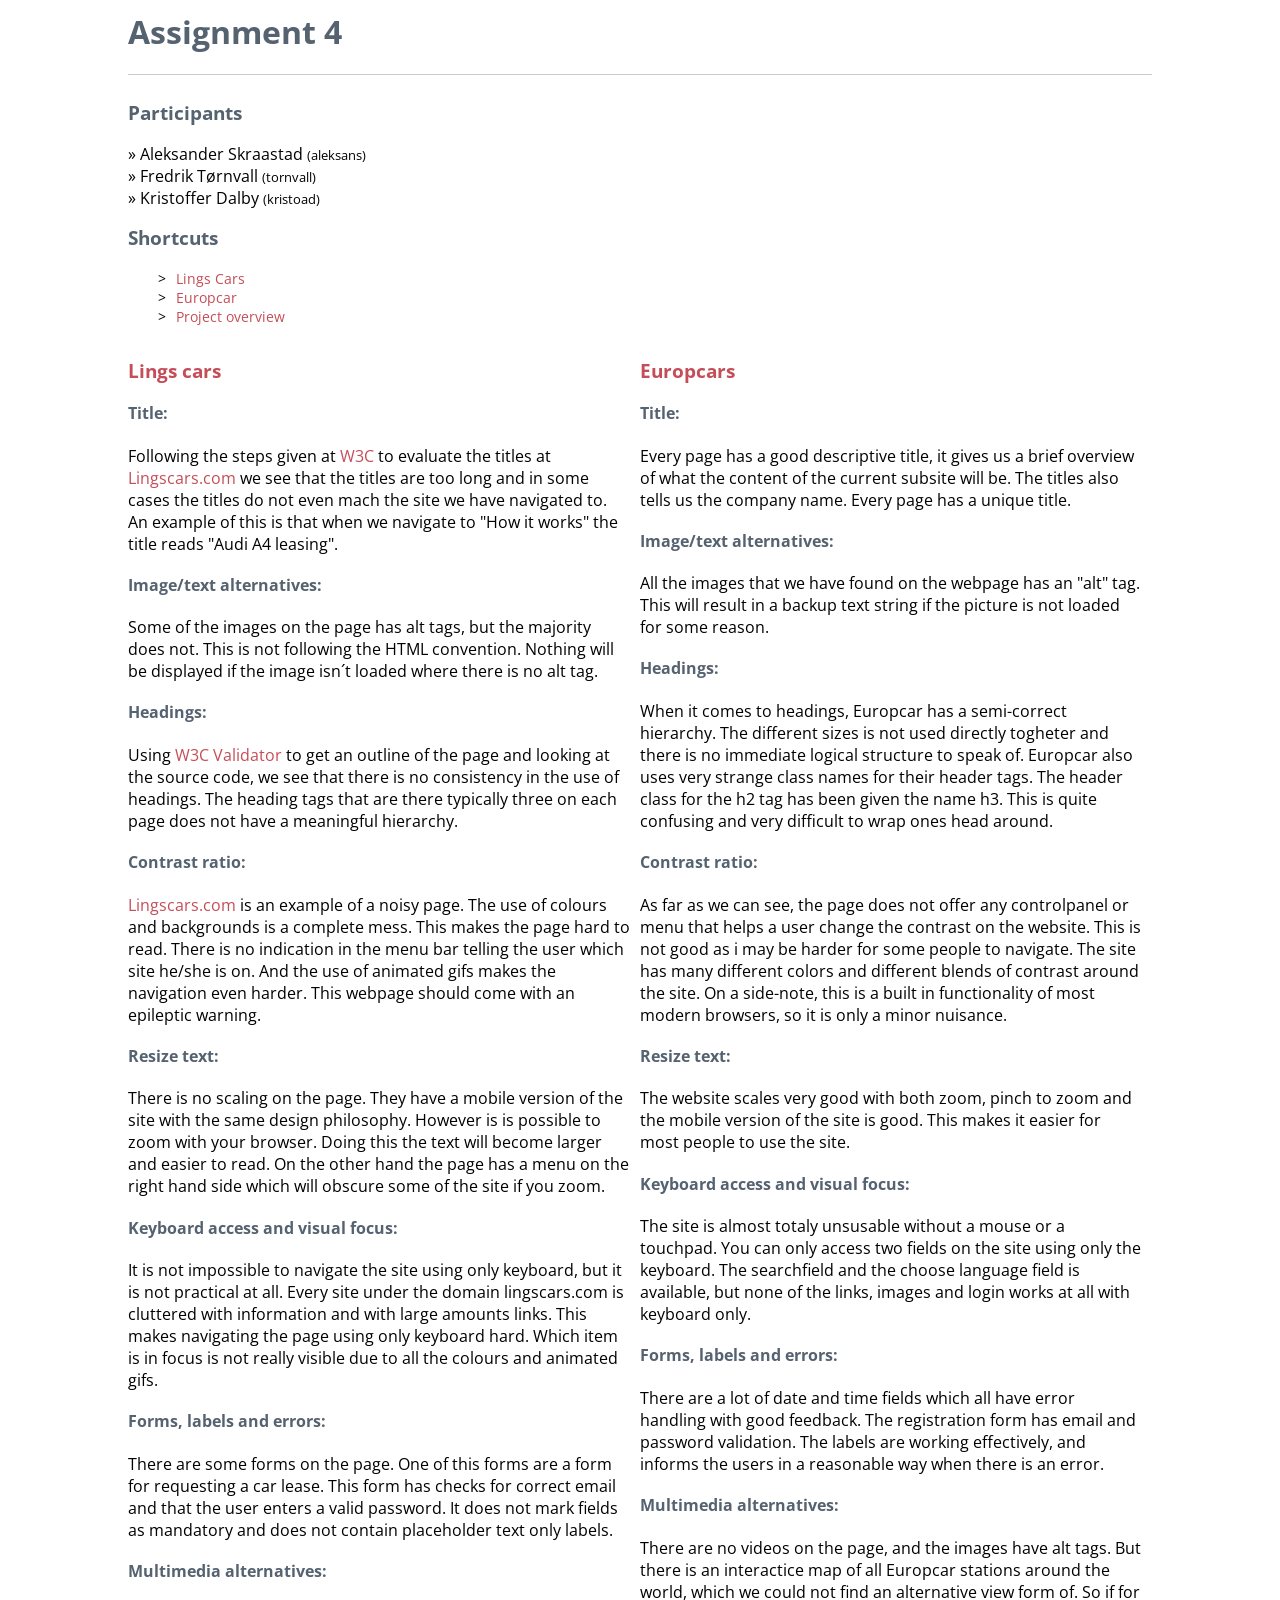
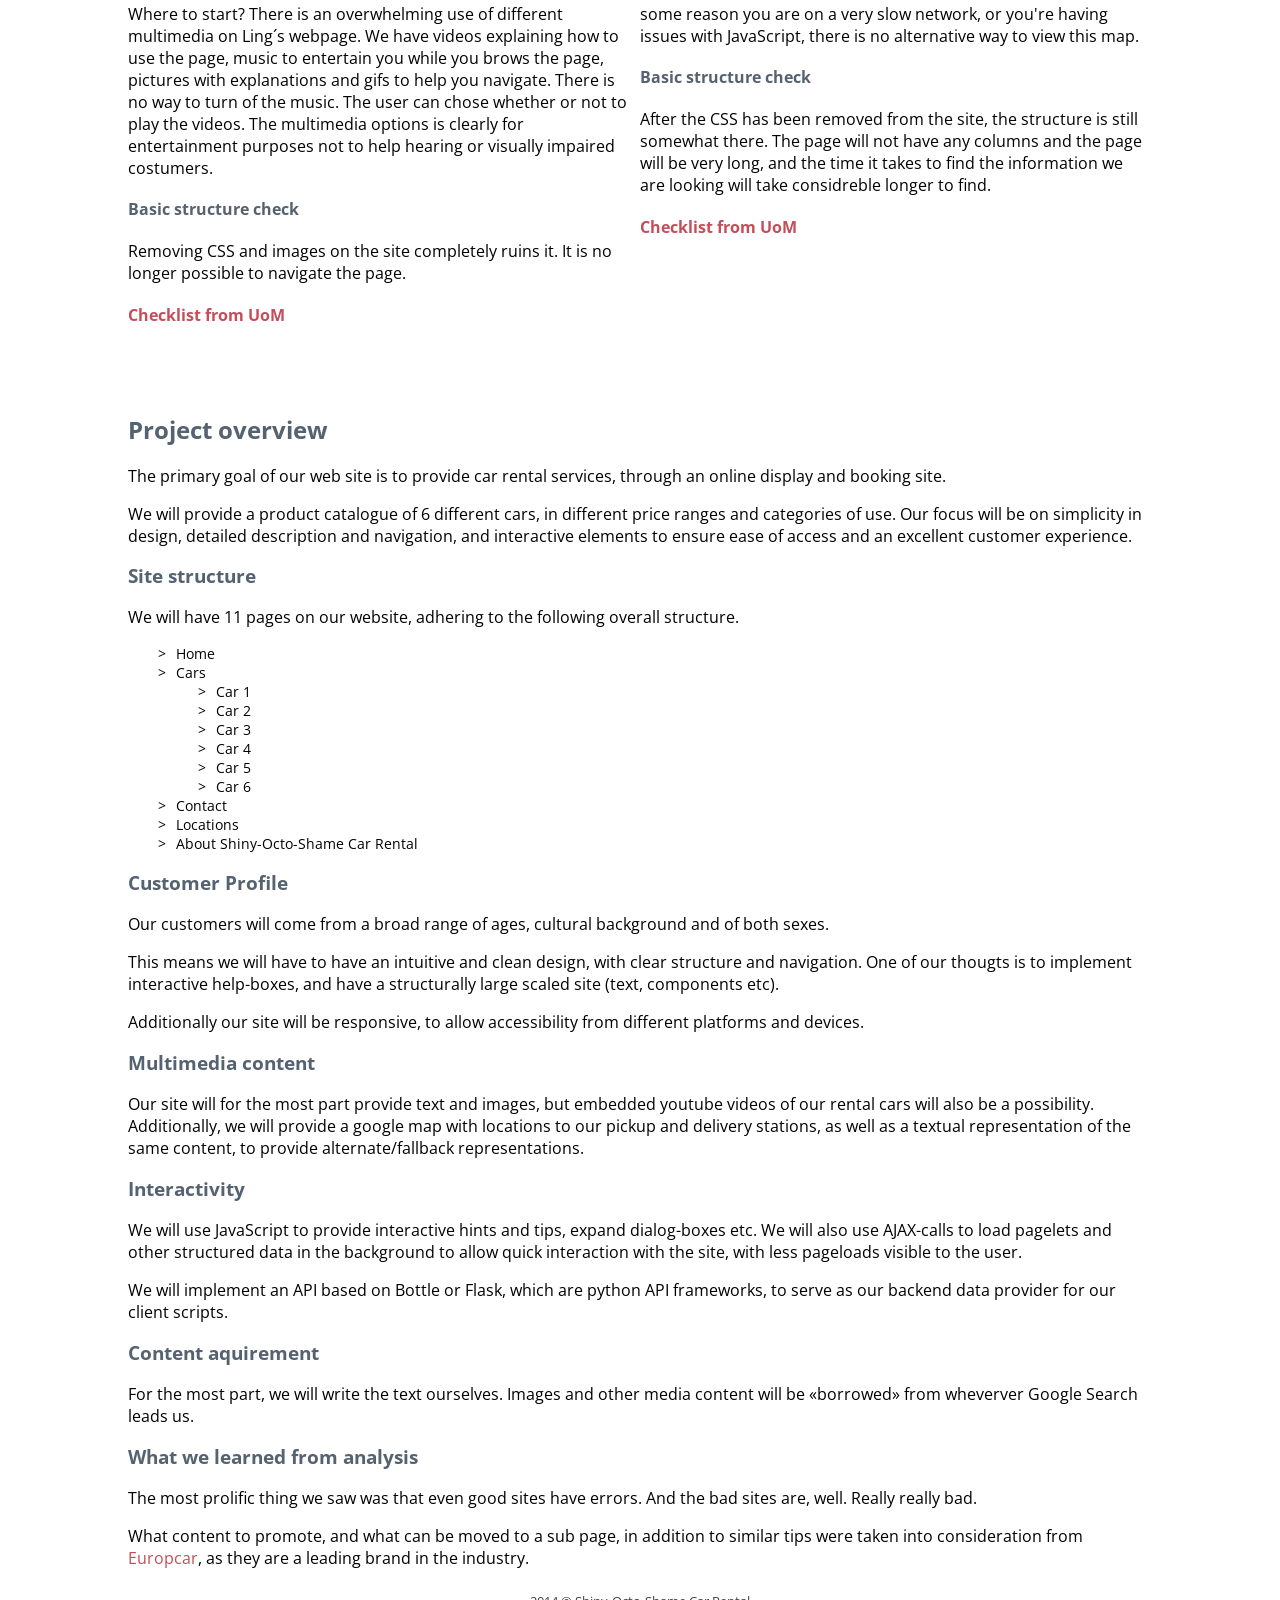
==== commit 25826603: "Updated index. Spellling correction. Error correction. Updated style. Updated structure." ====
--- a/index.html
+++ b/index.html
@@ -10,22 +10,27 @@
     <div class="container">
         <section class="navbar">
             <h1>Assignment 4</h1>
+            <header>
+            <h3>Participants</h3>
+            &raquo; Aleksander Skraastad <small>(aleksans)</small><br />
+            &raquo; Fredrik Tørnvall <small>(tornvall)</small><br />
+            &raquo; Kristoffer Dalby <small>(kristoad)</small>
+            </header>
+            <h3>Shortcuts</h3>
             <nav>
                 <ul id="navul">
-                    <li><a href="#task1">Task 1</a></li>
-                    <li><a href="#task2">Task 2</a></li>
-                    <li><a href="#summary">Summary</a></li>
-                    <li><a href="#draft">Task 3</a></li>
+                    <li><a href="#task1">Lings Cars</a></li>
+                    <li><a href="#task2">Europcar</a></li>
+                    <li><a href="#draft">Project overview</a></li>
                 </ul>
             </nav>
         </section>
-        <hr>
         <section class="analysis">
             <div class="cell-50">
                 <h3 id="task1"><a href="http://lingscars.com">Lings cars</a></h3>
                 <h4>Title:</h4>
                 <p>
-                    Following the steps given at www.w3.org to evaluate the titles at www.lingscars.com we see  that the titles are too long and in some cases the titles do not even mach the site we have navigated to. An example of this is that when we navigate to "How it works" the title reads "Audi A4 leasing".
+                    Following the steps given at <a href="www.w3.org">W3C</a> to evaluate the titles at <a href="www.lingscars.com">Lingscars.com</a> we see  that the titles are too long and in some cases the titles do not even mach the site we have navigated to. An example of this is that when we navigate to "How it works" the title reads "Audi A4 leasing".
                 </p>
                 
                 <h4>Image/text alternatives:</h4>
@@ -35,12 +40,12 @@
                 
                 <h4>Headings:</h4>
                 <p>
-                    Using http://validator.w3.org/ to get an outline of the page and looking at the source code, we see that there is no consistency in the use of headings. The heading tags that are there typically three on each page does not have a meaningful hierarchy. 
+                    Using <a href="http://validator.w3.org/">W3C Validator</a> to get an outline of the page and looking at the source code, we see that there is no consistency in the use of headings. The heading tags that are there typically three on each page does not have a meaningful hierarchy. 
                 </p>
                 
                 <h4>Contrast ratio:</h4>
                 <p>
-                    Lingscars.com is an example of a noisy page. The use of colours and backgrounds is a complete mess. This makes the page hard to read. There is no indication in the menu bar telling the user which site he/she is on. And the use of animated gifs makes the navigation even harder. This webpage should come with an epileptic warning. 
+                    <a href="http://www.lingscars.com">Lingscars.com</a> is an example of a noisy page. The use of colours and backgrounds is a complete mess. This makes the page hard to read. There is no indication in the menu bar telling the user which site he/she is on. And the use of animated gifs makes the navigation even harder. This webpage should come with an epileptic warning. 
                 </p>
                 
                 <h4>Resize text:</h4>
@@ -76,63 +81,63 @@
             <div class="cell-50">
                 <h3 id="task2"><a href="http://europcars.com/">Europcars</a></h3>
                 <h4>Title:</h4>
-                <p>Every page has a good descriptiv title, it gives us a brief overview of what the content of the current subsite will be. The titles also tells us the company name. Every page has a unique title.</p>
+                <p>Every page has a good descriptive title, it gives us a brief overview of what the content of the current subsite will be. The titles also tells us the company name. Every page has a unique title.</p>
                 
                 <h4>Image/text alternatives:</h4>
-                <p>All the images that we have found on the webpage has an alt tag. This will result in a backup text string if the picture is not loaded for some reason.</p>
+                <p>All the images that we have found on the webpage has an "alt" tag. This will result in a backup text string if the picture is not loaded for some reason.</p>
                 
                 <h4>Headings:</h4>
-                <p>When it comes to headings, Europcar has a semi correct hierarchy. The different sizes is not used directly togheter and there is no immediet logical structur to speak of. Europcar also uses very strange names for there header classes. The header class for the h2 tag has been given the name h3. This is quite confusing and very difficult to wrap ones head around.</p>
+                <p>When it comes to headings, Europcar has a semi-correct hierarchy. The different sizes is not used directly togheter and there is no immediate logical structure to speak of. Europcar also uses very strange class names for their header tags. The header class for the h2 tag has been given the name h3. This is quite confusing and very difficult to wrap ones head around.</p>
                 
                 <h4>Contrast ratio:</h4>
-                <p>As far as we can see, the page does not offer any controlpanel or menu that helps a user change the contrast on the website. This is not godd as i may be harder for some people to navigate. The site has very many different colors and the different blend of contrast around the site.</p>
+                <p>As far as we can see, the page does not offer any controlpanel or menu that helps a user change the contrast on the website. This is not good as i may be harder for some people to navigate. The site has many different colors and different blends of contrast around the site. On a side-note, this is a built in functionality of most modern browsers, so it is only a minor nuisance.</p>
 
                 <h4>Resize text:</h4>
                 <p>The website scales very good with both zoom, pinch to zoom and the mobile version of the site is good. This makes it easier for most people to use the site.</p>
 
                 <h4>Keyboard access and visual focus:</h4>
-                <p>The site is almost totaly unsusable without a mouce or a touchpad. You can only access two fields on the site using only the keyboard. The searchfield and the choose language field is available, but non of the links, images og login works at all with keyboard only.</p>
+                <p>The site is almost totaly unsusable without a mouse or a touchpad. You can only access two fields on the site using only the keyboard. The searchfield and the choose language field is available, but none of the links, images and login works at all with keyboard only.</p>
 
                 <h4>Forms, labels and errors:</h4>
-                <p>There is a lot of date and time fields which all has error handling with good feedback. The registration form has email and password validation. The labels are working good, and informs the users in a good way then there is an error.</p>
+                <p>There are a lot of date and time fields which all have error handling with good feedback. The registration form has email and password validation. The labels are working effectively, and informs the users in a reasonable way when there is an error.</p>
 
                 <h4>Multimedia alternatives:</h4>
-                <p>There is no multimedia on the page, and there is therefore no reason to check for the alt tag.</p>
+                <p>There are no videos on the page, and the images have alt tags. But there is an interactice map of all Europcar stations around the world, which we could not find
+                an alternative view form of. So if for some reason you are on a very slow network, or you're having issues with JavaScript, there is no alternative way to view
+                this map.</p>
 
                 <h4>Basic structure check</h4>
-                <p>After the CSS has been removed from the site, the structure is still somehow there. The page will not have any columns and the page will be very long, and the time it takes to find the information we are looking will take considreble longer to find.</p>
+                <p>After the CSS has been removed from the site, the structure is still somewhat there. The page will not have any columns and the page will be very long, and the time it takes to find the information we are looking will take considreble longer to find.</p>
 
                 
                 <h4><a href="pdf/evaluating-europcar.pdf">Checklist from UoM</a></h4>
             </div>
         </section>
-        <section class="summary">
-            <h2 id="summary">Summary:</h2>
-            <p>Text</p>
-        </section>
         <hr>
         <section class="draft">
-            <h2 id="draft">Project draft</h2>
-            <p>Text</p>
-            <h3>Primary Goal</h3>
-            <p>The primary goal of our site is to provide car rental services.</p>
+            <h2 id="draft">Project overview</h2>
+            <p>The primary goal of our web site is to provide car rental services, through an online display and booking site.</p>
+            <p>We will provide a product catalogue of 6 different cars, in different price ranges and categories of use. Our focus
+            will be on simplicity in design, detailed description and navigation, and interactive elements to ensure ease of access
+            and an excellent customer experience.</p>
+
             <h3>Site structure</h3>
             <p>We will have 11 pages on our website, adhering to the following overall structure.</p>
-            <ul class="">
-                <li> Home </li>
-                <li> Cars
+            <ul>
+                <li>Home </li>
+                <li>Cars
                     <ul>
-                        <li> Car  1  </li>
-                        <li> Car  2  </li>
-                        <li> Car  3  </li>
-                        <li> Car  4  </li>
-                        <li> Car  5  </li>
-                        <li> Car  6  </li>
+                        <li>Car 1</li>
+                        <li>Car 2</li>
+                        <li>Car 3</li>
+                        <li>Car 4</li>
+                        <li>Car 5</li>
+                        <li>Car 6</li>
                     </ul>
                 </li>
-                <li> Contact </li>
-                <li> Location </li>
-                <li> About Shiny Octo Shame Leasing </li>
+                <li>Contact</li>
+                <li>Locations</li>
+                <li>About Shiny-Octo-Shame Car Rental</li>
             </ul>
 
             <h3>Customer Profile</h3>
@@ -141,26 +146,31 @@
             navigation. One of our thougts is to implement interactive help-boxes, and have a structurally large
             scaled site (text, components etc).</p>
             <p>Additionally our site will be responsive, to allow accessibility from different platforms and devices.</p>
+
             <h3>Multimedia content</h3>
             <p>Our site will for the most part provide text and images, but embedded youtube videos of our rental cars will also
-            be a possibility.</p>
+            be a possibility. Additionally, we will provide a google map with locations to our pickup and delivery stations,
+            as well as a textual representation of the same content, to provide alternate/fallback representations.</p>
+
             <h3>Interactivity</h3>
-            <p>We will use JavaScript to provide interactive hints and tips, expand dialog-boxes etc. We might also use AJAX-calls
-            to load pagelets in the background to allow quick interaction with the site, with less pageloads visible to the user.</p>
+            <p>We will use JavaScript to provide interactive hints and tips, expand dialog-boxes etc. We will also use AJAX-calls
+            to load pagelets and other structured data in the background to allow quick interaction with the site,
+            with less pageloads visible to the user.</p>
+
+            <p>We will implement an API based on Bottle or Flask, which are python API frameworks, to serve as our backend data
+            provider for our client scripts.</p>
+
             <h3>Content aquirement</h3>
             <p>For the most part, we will write the text ourselves. Images and other media content will be &laquo;borrowed&raquo;
             from wheverver Google Search leads us.</p>
+
             <h3>What we learned from analysis</h3>
             <p>The most prolific thing we saw was that even good sites have errors. And the bad sites are, well. Really really bad.</p>
             <p>What content to promote, and what can be moved to a sub page, in addition to similar tips were taken into consideration
             from <a href="http://www.europcar.com">Europcar</a>, as they are a leading brand in the industry.</p>
         </section>
         <footer>
-            <hr>
-            <small>&copy; Shiny Octo Shame Leasing<br></small>
-            <small>Aleksander Skraastad (aleksans)<br></small>
-            <small>Fredrik Tørnvall (tornvall)<br></small>
-            <small>Kristoffer Dalby (kristoad)</small>
+            <small>2014 &copy; Shiny-Octo-Shame Car Rental</small>
         </footer>
     </div>
 </body>
--- a/style.css
+++ b/style.css
@@ -113,7 +113,8 @@
     left: -10px;
 }
 
-section {
-    
+.draft {
+    padding-top: 50px;
+    clear:both;
 }
 
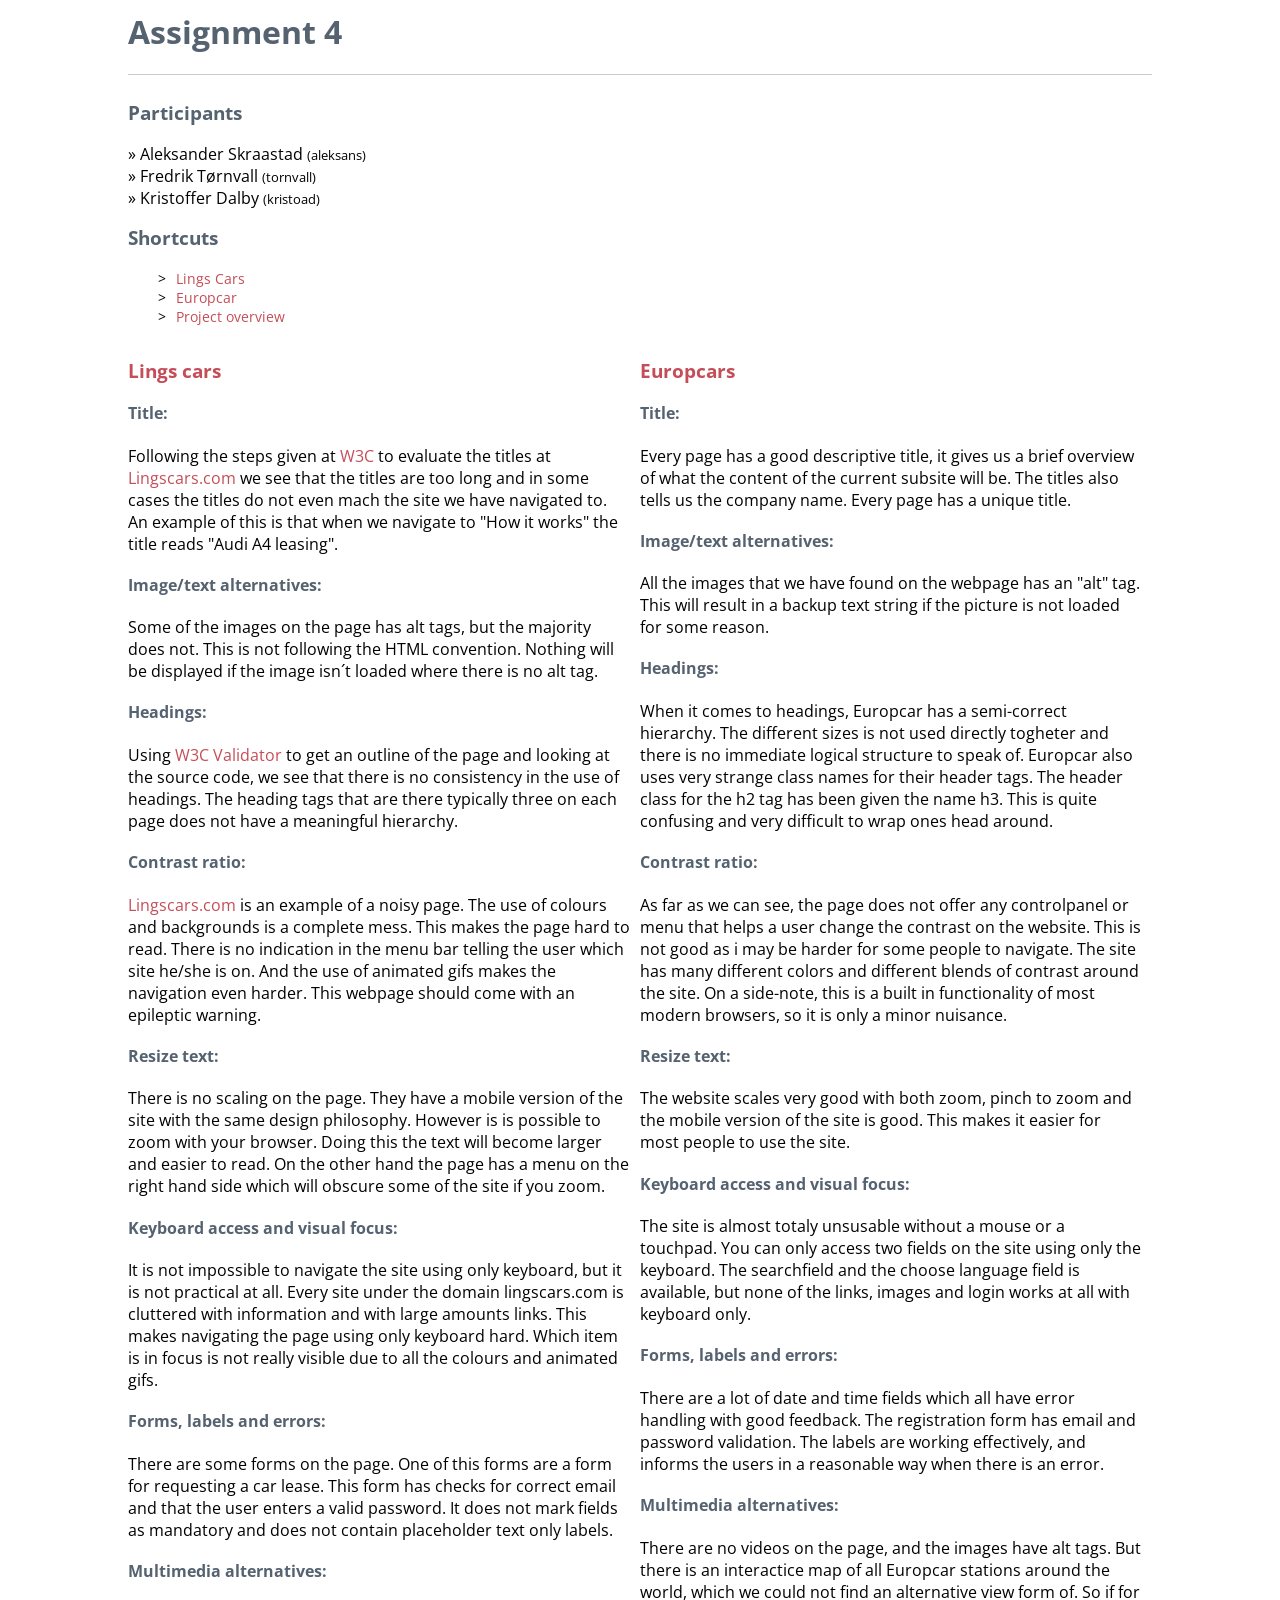
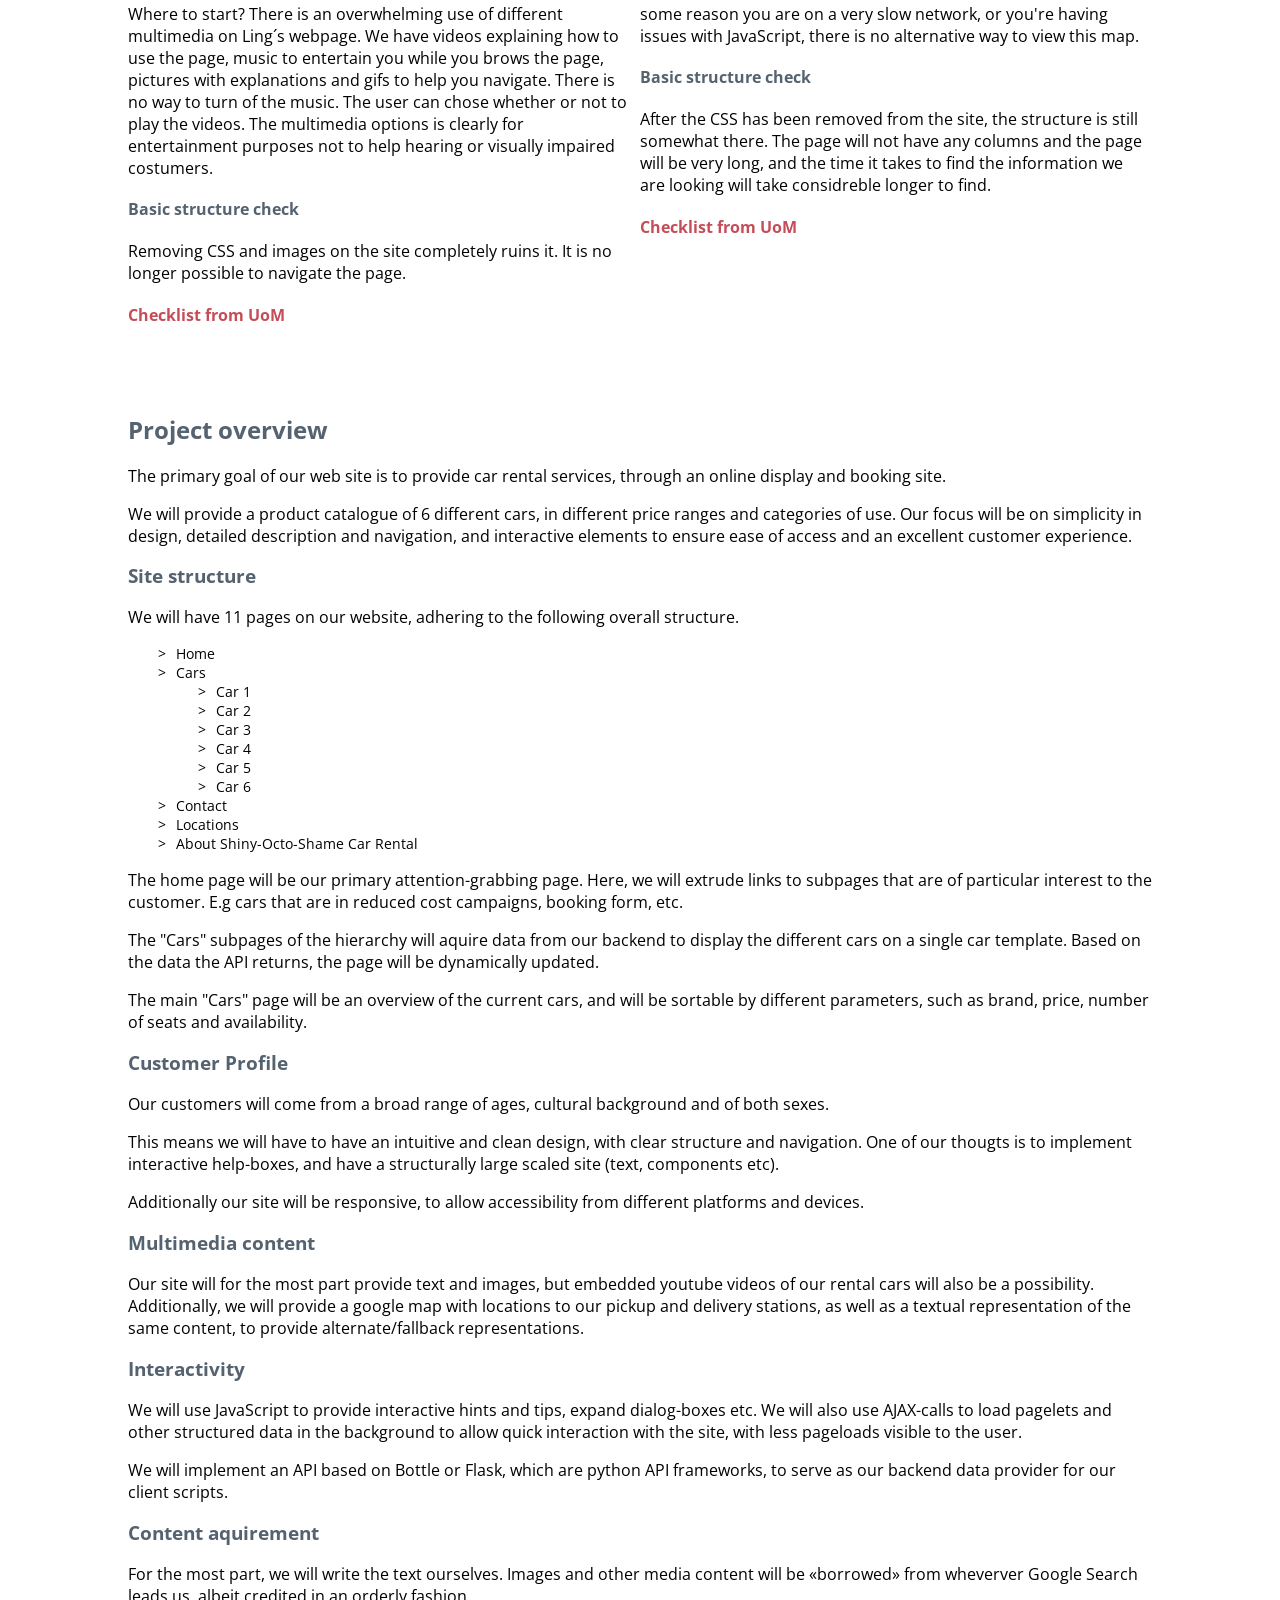
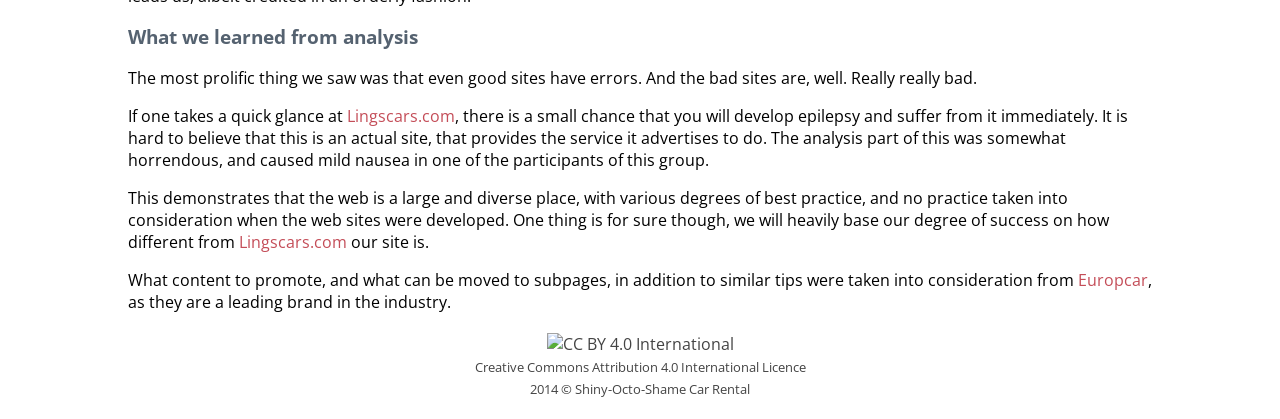
==== commit 5a6aa442: "Last update index.html" ====
--- a/index.html
+++ b/index.html
@@ -139,6 +139,12 @@
                 <li>Locations</li>
                 <li>About Shiny-Octo-Shame Car Rental</li>
             </ul>
+            <p>The home page will be our primary attention-grabbing page. Here, we will extrude links to subpages that are
+            of particular interest to the customer. E.g cars that are in reduced cost campaigns, booking form, etc.</p>
+            <p>The "Cars" subpages of the hierarchy will aquire data from our backend to display the different cars
+            on a single car template. Based on the data the API returns, the page will be dynamically updated.</p>
+            <p>The main "Cars" page will be an overview of the current cars, and will be sortable by different
+            parameters, such as brand, price, number of seats and availability.</p>
 
             <h3>Customer Profile</h3>
             <p>Our customers will come from a broad range of ages, cultural background and of both sexes.</p>
@@ -162,15 +168,23 @@
 
             <h3>Content aquirement</h3>
             <p>For the most part, we will write the text ourselves. Images and other media content will be &laquo;borrowed&raquo;
-            from wheverver Google Search leads us.</p>
+            from wheverver Google Search leads us, albeit credited in an orderly fashion.</p>
 
             <h3>What we learned from analysis</h3>
             <p>The most prolific thing we saw was that even good sites have errors. And the bad sites are, well. Really really bad.</p>
-            <p>What content to promote, and what can be moved to a sub page, in addition to similar tips were taken into consideration
+            <p>If one takes a quick glance at <a href="www.lingscars.com">Lingscars.com</a>, there is a small chance that you will develop
+            epilepsy and suffer from it immediately. It is hard to believe that this is an actual site, that provides the service it
+            advertises to do. The analysis part of this was somewhat horrendous, and caused mild nausea in one of the participants of this
+            group.</p>
+            <p>This demonstrates that the web is a large and diverse place, with various degrees of best practice, and no practice taken
+            into consideration when the web sites were developed. One thing is for sure though, we will heavily base our degree of success
+            on how different from <a href="www.lingscars.com">Lingscars.com</a> our site is.</p>
+            <p>What content to promote, and what can be moved to subpages, in addition to similar tips were taken into consideration
             from <a href="http://www.europcar.com">Europcar</a>, as they are a leading brand in the industry.</p>
         </section>
         <footer>
-            <small>2014 &copy; Shiny-Octo-Shame Car Rental</small>
+            <img src="https://i.creativecommons.org/l/by/4.0/88x31.png" alt="CC BY 4.0 International" title="CC BY 4.0 International" /><br />
+            <small>Creative Commons Attribution 4.0 International Licence<br />2014 &copy; Shiny-Octo-Shame Car Rental</small>
         </footer>
     </div>
 </body>
